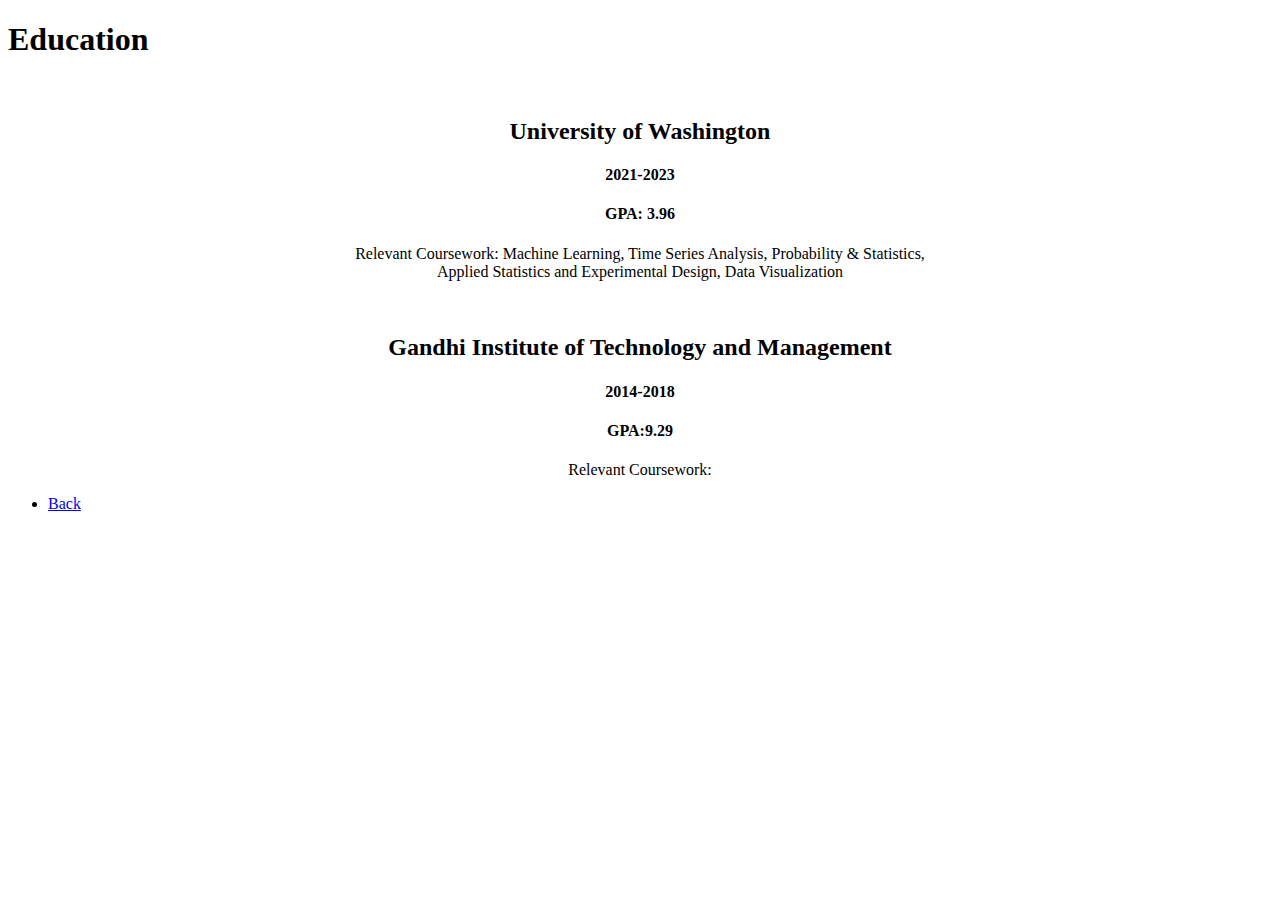
==== education.html @ 2e14dca0 "Initial Commit" ====
<!DOCTYPE HTML>
<!--
	Stellar by HTML5 UP
	html5up.net | @ajlkn
	Free for personal and commercial use under the CCA 3.0 license (html5up.net/license)
-->
<html>
	<head>
		<title>Education</title>
		<meta charset="utf-8" />
		<meta name="viewport" content="width=device-width, initial-scale=1, user-scalable=no" />
		<link rel="stylesheet" href="assets/css/main.css" />
		<noscript><link rel="stylesheet" href="assets/css/noscript.css" /></noscript>
	</head>
	<body class="is-preload">

		<!-- Wrapper -->
			<div id="wrapper">

				<!-- Header -->
					<header id="header">
						<h1>Education</h1>
						<!--<p>Ipsum dolor sit amet nullam</p>-->
					</header>

				<!-- Main -->
					<div id="main" align="center">

						<!-- Content -->
							<section id="content" class="main" >
								<span class="image edu"><img src="images/UW.png" width = 240 alt="" /></span>
								<h2>University of Washington</h2>
                                <h4>2021-2023</h4>
								<h4>GPA: 3.96</h4>
                                <p>Relevant Coursework: Machine Learning, Time Series Analysis, Probability & Statistics, <br />
                                    Applied Statistics and Experimental Design, Data Visualization</p>
							</section>

					</div>
                    <div id="main" align="center">

						<!-- Content -->
							<section id="content" class="main">
								<span class="image edu"><img src="images/gitam-logo.png" width = 240 alt="" /></span>
								<h2>Gandhi Institute of Technology and Management</h2>
                                <h4>2014-2018</h4>
								<h4>GPA:9.29</h4>
                                <p>Relevant Coursework: </p>
							</section>

					</div>
                <!-- Footer -->
                    <footer class="major">
                        <ul class="actions special">
                            <li><a href="index.html" class="button">Back</a></li>
                        </ul>
                    </footer>
				<!-- Footer -->
					<!--<footer id="footer">
						<section>
							<h2>Aliquam sed mauris</h2>
							<p>Sed lorem ipsum dolor sit amet et nullam consequat feugiat consequat magna adipiscing tempus etiam dolore veroeros. eget dapibus mauris. Cras aliquet, nisl ut viverra sollicitudin, ligula erat egestas velit, vitae tincidunt odio.</p>
							<ul class="actions">
								<li><a href="#" class="button">Learn More</a></li>
							</ul>
						</section>
						<section>
							<h2>Etiam feugiat</h2>
							<dl class="alt">
								<dt>Address</dt>
								<dd>1234 Somewhere Road &bull; Nashville, TN 00000 &bull; USA</dd>
								<dt>Phone</dt>
								<dd>(000) 000-0000 x 0000</dd>
								<dt>Email</dt>
								<dd><a href="#">information@untitled.tld</a></dd>
							</dl>
							<ul class="icons">
								<li><a href="#" class="icon brands fa-twitter alt"><span class="label">Twitter</span></a></li>
								<li><a href="#" class="icon brands fa-facebook-f alt"><span class="label">Facebook</span></a></li>
								<li><a href="#" class="icon brands fa-instagram alt"><span class="label">Instagram</span></a></li>
								<li><a href="#" class="icon brands fa-github alt"><span class="label">GitHub</span></a></li>
								<li><a href="#" class="icon brands fa-dribbble alt"><span class="label">Dribbble</span></a></li>
							</ul>
						</section>
						<p class="copyright">&copy; Untitled. Design: <a href="https://html5up.net">HTML5 UP</a>.</p>
					</footer>-->

			</div>

		<!-- Scripts -->
			<script src="assets/js/jquery.min.js"></script>
			<script src="assets/js/jquery.scrollex.min.js"></script>
			<script src="assets/js/jquery.scrolly.min.js"></script>
			<script src="assets/js/browser.min.js"></script>
			<script src="assets/js/breakpoints.min.js"></script>
			<script src="assets/js/util.js"></script>
			<script src="assets/js/main.js"></script>

	</body>
</html>
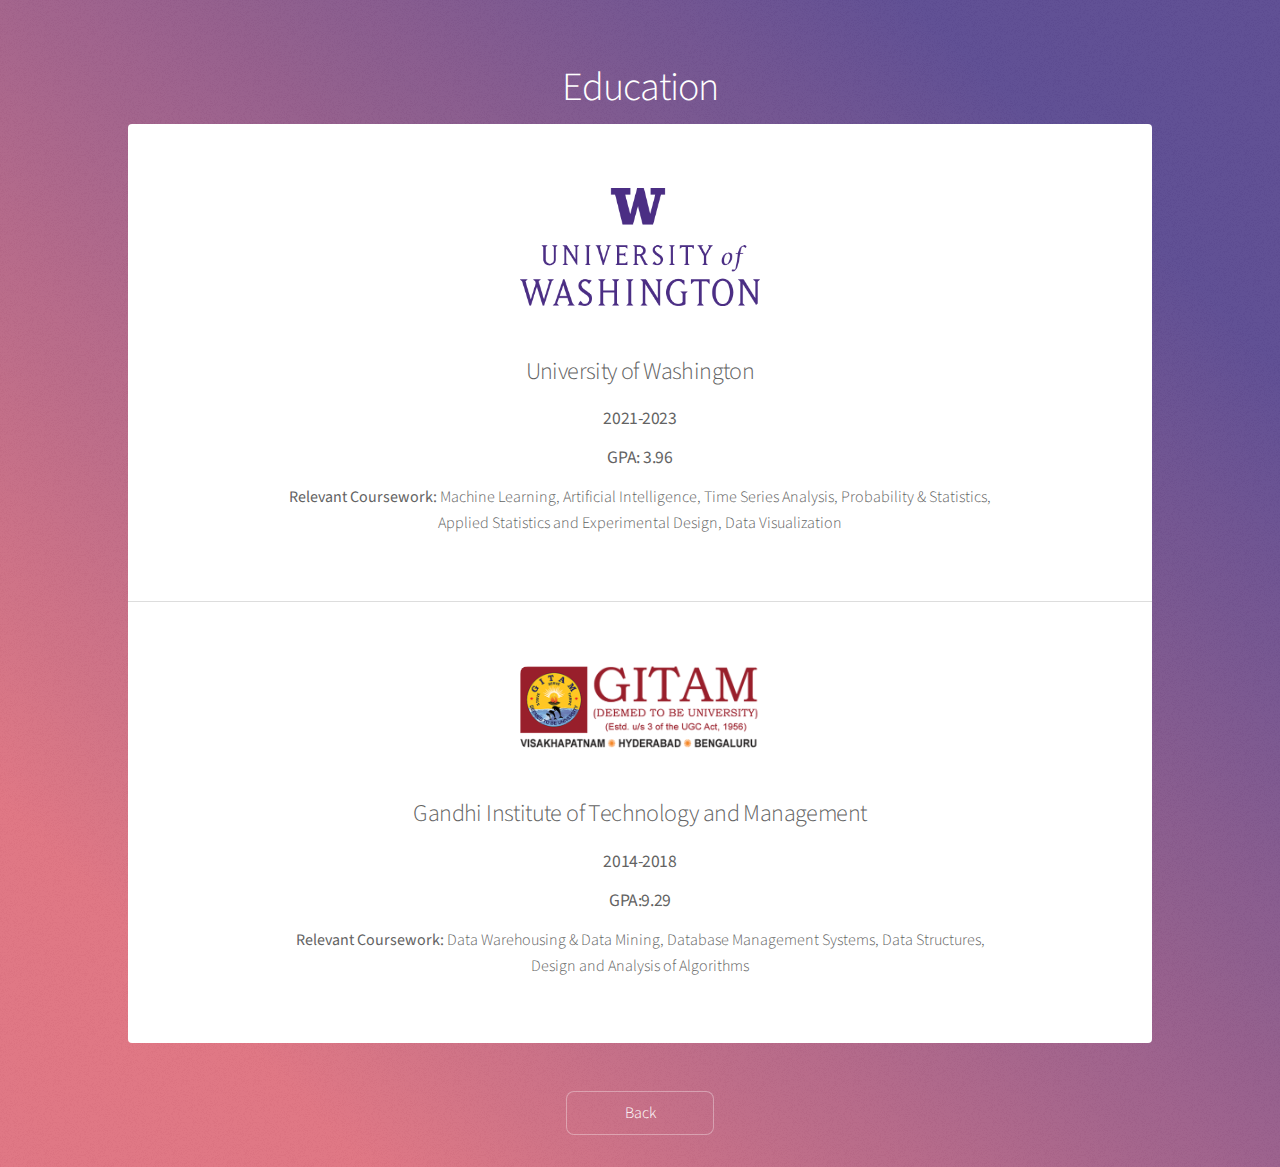
==== commit db339c22: "Layout Updates" ====
--- a/education.html
+++ b/education.html
@@ -30,22 +30,20 @@
 							<section id="content" class="main" >
 								<span class="image edu"><img src="images/UW.png" width = 240 alt="" /></span>
 								<h2>University of Washington</h2>
-                                <h4>2021-2023</h4>
-								<h4>GPA: 3.96</h4>
-                                <p>Relevant Coursework: Machine Learning, Time Series Analysis, Probability & Statistics, <br />
+                                <h4><b>2021-2023</b></h4>
+								<h4><b>GPA: 3.96</b></h4>
+                                <p align="center"><b>Relevant Coursework:</b> Machine Learning, Artificial Intelligence, Time Series Analysis, Probability & Statistics, <br />
                                     Applied Statistics and Experimental Design, Data Visualization</p>
 							</section>
-
-					</div>
-                    <div id="main" align="center">
 
 						<!-- Content -->
 							<section id="content" class="main">
 								<span class="image edu"><img src="images/gitam-logo.png" width = 240 alt="" /></span>
 								<h2>Gandhi Institute of Technology and Management</h2>
-                                <h4>2014-2018</h4>
-								<h4>GPA:9.29</h4>
-                                <p>Relevant Coursework: </p>
+                                <h4><b>2014-2018</b></h4>
+								<h4><b>GPA:9.29</b></h4>
+                                <p><b>Relevant Coursework:</b> Data Warehousing & Data Mining, Database Management Systems, Data Structures,<br/>
+									 Design and Analysis of Algorithms</p>
 							</section>
 
 					</div>
--- a/assets/css/main.css
+++ b/assets/css/main.css
@@ -0,0 +1,3790 @@
+@import url(fontawesome-all.min.css);
+@import 'https://fonts.googleapis.com/css?family=Source+Sans+Pro:300,400';
+
+/*
+	Stellar by HTML5 UP
+	html5up.net | @ajlkn
+	Free for personal and commercial use under the CCA 3.0 license (html5up.net/license)
+*/
+
+html, body, div, span, applet, object,
+iframe, h1, h2, h3, h4, h5, h6, p, blockquote,
+pre, a, abbr, acronym, address, big, cite,
+code, del, dfn, em, img, ins, kbd, q, s, samp,
+small, strike, strong, sub, sup, tt, var, b,
+u, i, center, dl, dt, dd, ol, ul, li, fieldset,
+form, label, legend, table, caption, tbody,
+tfoot, thead, tr, th, td, article, aside,
+canvas, details, embed, figure, figcaption,
+footer, header, hgroup, menu, nav, output, ruby,
+section, summary, time, mark, audio, video {
+	margin: 0;
+	padding: 0;
+	border: 0;
+	font-size: 100%;
+	font: inherit;
+	vertical-align: baseline;}
+
+article, aside, details, figcaption, figure,
+footer, header, hgroup, menu, nav, section {
+	display: block;}
+
+body {
+	line-height: 1;
+}
+
+ol, ul {
+	list-style: none;
+}
+
+blockquote, q {
+	quotes: none;
+}
+
+	blockquote:before, blockquote:after, q:before, q:after {
+		content: '';
+		content: none;
+	}
+
+table {
+	border-collapse: collapse;
+	border-spacing: 0;
+}
+
+body {
+	-webkit-text-size-adjust: none;
+}
+
+mark {
+	background-color: transparent;
+	color: inherit;
+}
+
+input::-moz-focus-inner {
+	border: 0;
+	padding: 0;
+}
+
+input, select, textarea {
+	-moz-appearance: none;
+	-webkit-appearance: none;
+	-ms-appearance: none;
+	appearance: none;
+}
+
+/* Basic */
+
+	@-ms-viewport {
+		width: device-width;
+	}
+
+	body {
+		-ms-overflow-style: scrollbar;
+	}
+
+	@media screen and (max-width: 480px) {
+
+		html, body {
+			min-width: 320px;
+		}
+
+	}
+
+	html {
+		box-sizing: border-box;
+	}
+
+	*, *:before, *:after {
+		box-sizing: inherit;
+	}
+
+	body {
+		background-color: #935d8c;
+		background-image: url("images/overlay.png"), -moz-linear-gradient(45deg, #e37682 15%, #5f4d93 85%);
+		background-image: url("images/overlay.png"), -webkit-linear-gradient(45deg, #e37682 15%, #5f4d93 85%);
+		background-image: url("images/overlay.png"), -ms-linear-gradient(45deg, #e37682 15%, #5f4d93 85%);
+		background-image: url("images/overlay.png"), linear-gradient(45deg, #e37682 15%, #5f4d93 85%);
+	}
+
+		body.is-preload *, body.is-preload *:before, body.is-preload *:after {
+			-moz-animation: none !important;
+			-webkit-animation: none !important;
+			-ms-animation: none !important;
+			animation: none !important;
+			-moz-transition: none !important;
+			-webkit-transition: none !important;
+			-ms-transition: none !important;
+			transition: none !important;
+		}
+
+/* Type */
+
+	body {
+		background-color: #935d8c;
+		color: rgba(255, 255, 255, 0.65);
+	}
+
+	body, input, select, textarea {
+		font-family: "Source Sans Pro", Helvetica, sans-serif;
+		font-size: 17pt;
+		font-weight: 300;
+		line-height: 1.65;
+	}
+
+		@media screen and (max-width: 1680px) {
+
+			body, input, select, textarea {
+				font-size: 14pt;
+			}
+
+		}
+
+		@media screen and (max-width: 1280px) {
+
+			body, input, select, textarea {
+				font-size: 12pt;
+			}
+
+		}
+
+		@media screen and (max-width: 360px) {
+
+			body, input, select, textarea {
+				font-size: 11pt;
+			}
+
+		}
+
+	a {
+		-moz-transition: color 0.2s ease, border-bottom 0.2s ease;
+		-webkit-transition: color 0.2s ease, border-bottom 0.2s ease;
+		-ms-transition: color 0.2s ease, border-bottom 0.2s ease;
+		transition: color 0.2s ease, border-bottom 0.2s ease;
+		text-decoration: none;
+		border-bottom: dotted 1px;
+		color: inherit;
+	}
+
+		a:hover {
+			border-bottom-color: transparent;
+		}
+
+	strong, b {
+		font-weight: 400;
+	}
+
+	em, i {
+		font-style: italic;
+	}
+
+	p {
+		margin: 0 0 2em 0;
+	}
+
+		p.content {
+			-moz-columns: 20em 2;
+			-webkit-columns: 20em 2;
+			-ms-columns: 20em 2;
+			columns: 20em 2;
+			-moz-column-gap: 2em;
+			-webkit-column-gap: 2em;
+			-ms-column-gap: 2em;
+			column-gap: 2em;
+			text-align: justify;
+		}
+
+	h1, h2, h3, h4, h5, h6 {
+		font-weight: 300;
+		line-height: 1.5;
+		margin: 0 0 0.7em 0;
+		letter-spacing: -0.025em;
+	}
+
+		h1 a, h2 a, h3 a, h4 a, h5 a, h6 a {
+			color: inherit;
+			text-decoration: none;
+		}
+
+	h1 {
+		font-size: 2.5em;
+		line-height: 1.2;
+	}
+
+	h2 {
+		font-size: 1.5em;
+	}
+
+	h3 {
+		font-size: 1.25em;
+	}
+
+	h4 {
+		font-size: 1.1em;
+	}
+
+	h5 {
+		font-size: 0.9em;
+	}
+
+	h6 {
+		font-size: 0.7em;
+	}
+
+	@media screen and (max-width: 736px) {
+
+		h1 {
+			font-size: 2em;
+		}
+
+	}
+
+	sub {
+		font-size: 0.8em;
+		position: relative;
+		top: 0.5em;
+	}
+
+	sup {
+		font-size: 0.8em;
+		position: relative;
+		top: -0.5em;
+	}
+
+	blockquote {
+		border-left: solid 4px;
+		font-style: italic;
+		margin: 0 0 2em 0;
+		padding: 0.5em 0 0.5em 2em;
+	}
+
+	code {
+		border-radius: 8px;
+		border: solid 1px;
+		font-family: "Courier New", monospace;
+		font-size: 0.9em;
+		margin: 0 0.25em;
+		padding: 0.25em 0.65em;
+	}
+
+	pre {
+		-webkit-overflow-scrolling: touch;
+		font-family: "Courier New", monospace;
+		font-size: 0.9em;
+		margin: 0 0 2em 0;
+	}
+
+		pre code {
+			display: block;
+			line-height: 1.75;
+			padding: 1em 1.5em;
+			overflow-x: auto;
+		}
+
+	hr {
+		border: 0;
+		border-bottom: solid 1px;
+		margin: 2em 0;
+	}
+
+		hr.major {
+			margin: 3em 0;
+		}
+
+	.align-left {
+		text-align: left;
+	}
+
+	.align-center {
+		text-align: center;
+	}
+
+	.align-right {
+		text-align: right;
+	}
+
+	input, select, textarea {
+		color: #ffffff;
+	}
+
+	a:hover {
+		color: #ffffff;
+	}
+
+	strong, b {
+		color: #ffffff;
+	}
+
+	h1, h2, h3, h4, h5, h6 {
+		color: #ffffff;
+	}
+
+	blockquote {
+		border-left-color: rgba(255, 255, 255, 0.35);
+	}
+
+	code {
+		background: rgba(255, 255, 255, 0.075);
+		border-color: rgba(255, 255, 255, 0.35);
+	}
+
+	hr {
+		border-bottom-color: rgba(255, 255, 255, 0.35);
+	}
+
+/* Row */
+
+	.row {
+		display: flex;
+		flex-wrap: wrap;
+		box-sizing: border-box;
+		align-items: stretch;
+	}
+
+		.row > * {
+			box-sizing: border-box;
+		}
+
+		.row.gtr-uniform > * > :last-child {
+			margin-bottom: 0;
+		}
+
+		.row.aln-left {
+			justify-content: flex-start;
+		}
+
+		.row.aln-center {
+			justify-content: center;
+		}
+
+		.row.aln-right {
+			justify-content: flex-end;
+		}
+
+		.row.aln-top {
+			align-items: flex-start;
+		}
+
+		.row.aln-middle {
+			align-items: center;
+		}
+
+		.row.aln-bottom {
+			align-items: flex-end;
+		}
+
+		.row > .imp {
+			order: -1;
+		}
+
+		.row > .col-1 {
+			width: 8.33333%;
+		}
+
+		.row > .off-1 {
+			margin-left: 8.33333%;
+		}
+
+		.row > .col-2 {
+			width: 16.66667%;
+		}
+
+		.row > .off-2 {
+			margin-left: 16.66667%;
+		}
+
+		.row > .col-3 {
+			width: 25%;
+		}
+
+		.row > .off-3 {
+			margin-left: 25%;
+		}
+
+		.row > .col-4 {
+			width: 33.33333%;
+		}
+
+		.row > .off-4 {
+			margin-left: 33.33333%;
+		}
+
+		.row > .col-5 {
+			width: 41.66667%;
+		}
+
+		.row > .off-5 {
+			margin-left: 41.66667%;
+		}
+
+		.row > .col-6 {
+			width: 50%;
+		}
+
+		.row > .off-6 {
+			margin-left: 50%;
+		}
+
+		.row > .col-7 {
+			width: 58.33333%;
+		}
+
+		.row > .off-7 {
+			margin-left: 58.33333%;
+		}
+
+		.row > .col-8 {
+			width: 66.66667%;
+		}
+
+		.row > .off-8 {
+			margin-left: 66.66667%;
+		}
+
+		.row > .col-9 {
+			width: 75%;
+		}
+
+		.row > .off-9 {
+			margin-left: 75%;
+		}
+
+		.row > .col-10 {
+			width: 83.33333%;
+		}
+
+		.row > .off-10 {
+			margin-left: 83.33333%;
+		}
+
+		.row > .col-11 {
+			width: 91.66667%;
+		}
+
+		.row > .off-11 {
+			margin-left: 91.66667%;
+		}
+
+		.row > .col-12 {
+			width: 100%;
+		}
+
+		.row > .off-12 {
+			margin-left: 100%;
+		}
+
+		.row.gtr-0 {
+			margin-top: 0;
+			margin-left: 0em;
+		}
+
+			.row.gtr-0 > * {
+				padding: 0 0 0 0em;
+			}
+
+			.row.gtr-0.gtr-uniform {
+				margin-top: 0em;
+			}
+
+				.row.gtr-0.gtr-uniform > * {
+					padding-top: 0em;
+				}
+
+		.row.gtr-25 {
+			margin-top: 0;
+			margin-left: -0.375em;
+		}
+
+			.row.gtr-25 > * {
+				padding: 0 0 0 0.375em;
+			}
+
+			.row.gtr-25.gtr-uniform {
+				margin-top: -0.375em;
+			}
+
+				.row.gtr-25.gtr-uniform > * {
+					padding-top: 0.375em;
+				}
+
+		.row.gtr-50 {
+			margin-top: 0;
+			margin-left: -0.75em;
+		}
+
+			.row.gtr-50 > * {
+				padding: 0 0 0 0.75em;
+			}
+
+			.row.gtr-50.gtr-uniform {
+				margin-top: -0.75em;
+			}
+
+				.row.gtr-50.gtr-uniform > * {
+					padding-top: 0.75em;
+				}
+
+		.row {
+			margin-top: 0;
+			margin-left: -1.5em;
+		}
+
+			.row > * {
+				padding: 0 0 0 1.5em;
+			}
+
+			.row.gtr-uniform {
+				margin-top: -1.5em;
+			}
+
+				.row.gtr-uniform > * {
+					padding-top: 1.5em;
+				}
+
+		.row.gtr-150 {
+			margin-top: 0;
+			margin-left: -2.25em;
+		}
+
+			.row.gtr-150 > * {
+				padding: 0 0 0 2.25em;
+			}
+
+			.row.gtr-150.gtr-uniform {
+				margin-top: -2.25em;
+			}
+
+				.row.gtr-150.gtr-uniform > * {
+					padding-top: 2.25em;
+				}
+
+		.row.gtr-200 {
+			margin-top: 0;
+			margin-left: -3em;
+		}
+
+			.row.gtr-200 > * {
+				padding: 0 0 0 3em;
+			}
+
+			.row.gtr-200.gtr-uniform {
+				margin-top: -3em;
+			}
+
+				.row.gtr-200.gtr-uniform > * {
+					padding-top: 3em;
+				}
+
+		@media screen and (max-width: 1680px) {
+
+			.row {
+				display: flex;
+				flex-wrap: wrap;
+				box-sizing: border-box;
+				align-items: stretch;
+			}
+
+				.row > * {
+					box-sizing: border-box;
+				}
+
+				.row.gtr-uniform > * > :last-child {
+					margin-bottom: 0;
+				}
+
+				.row.aln-left {
+					justify-content: flex-start;
+				}
+
+				.row.aln-center {
+					justify-content: center;
+				}
+
+				.row.aln-right {
+					justify-content: flex-end;
+				}
+
+				.row.aln-top {
+					align-items: flex-start;
+				}
+
+				.row.aln-middle {
+					align-items: center;
+				}
+
+				.row.aln-bottom {
+					align-items: flex-end;
+				}
+
+				.row > .imp-xlarge {
+					order: -1;
+				}
+
+				.row > .col-1-xlarge {
+					width: 8.33333%;
+				}
+
+				.row > .off-1-xlarge {
+					margin-left: 8.33333%;
+				}
+
+				.row > .col-2-xlarge {
+					width: 16.66667%;
+				}
+
+				.row > .off-2-xlarge {
+					margin-left: 16.66667%;
+				}
+
+				.row > .col-3-xlarge {
+					width: 25%;
+				}
+
+				.row > .off-3-xlarge {
+					margin-left: 25%;
+				}
+
+				.row > .col-4-xlarge {
+					width: 33.33333%;
+				}
+
+				.row > .off-4-xlarge {
+					margin-left: 33.33333%;
+				}
+
+				.row > .col-5-xlarge {
+					width: 41.66667%;
+				}
+
+				.row > .off-5-xlarge {
+					margin-left: 41.66667%;
+				}
+
+				.row > .col-6-xlarge {
+					width: 50%;
+				}
+
+				.row > .off-6-xlarge {
+					margin-left: 50%;
+				}
+
+				.row > .col-7-xlarge {
+					width: 58.33333%;
+				}
+
+				.row > .off-7-xlarge {
+					margin-left: 58.33333%;
+				}
+
+				.row > .col-8-xlarge {
+					width: 66.66667%;
+				}
+
+				.row > .off-8-xlarge {
+					margin-left: 66.66667%;
+				}
+
+				.row > .col-9-xlarge {
+					width: 75%;
+				}
+
+				.row > .off-9-xlarge {
+					margin-left: 75%;
+				}
+
+				.row > .col-10-xlarge {
+					width: 83.33333%;
+				}
+
+				.row > .off-10-xlarge {
+					margin-left: 83.33333%;
+				}
+
+				.row > .col-11-xlarge {
+					width: 91.66667%;
+				}
+
+				.row > .off-11-xlarge {
+					margin-left: 91.66667%;
+				}
+
+				.row > .col-12-xlarge {
+					width: 100%;
+				}
+
+				.row > .off-12-xlarge {
+					margin-left: 100%;
+				}
+
+				.row.gtr-0 {
+					margin-top: 0;
+					margin-left: 0em;
+				}
+
+					.row.gtr-0 > * {
+						padding: 0 0 0 0em;
+					}
+
+					.row.gtr-0.gtr-uniform {
+						margin-top: 0em;
+					}
+
+						.row.gtr-0.gtr-uniform > * {
+							padding-top: 0em;
+						}
+
+				.row.gtr-25 {
+					margin-top: 0;
+					margin-left: -0.375em;
+				}
+
+					.row.gtr-25 > * {
+						padding: 0 0 0 0.375em;
+					}
+
+					.row.gtr-25.gtr-uniform {
+						margin-top: -0.375em;
+					}
+
+						.row.gtr-25.gtr-uniform > * {
+							padding-top: 0.375em;
+						}
+
+				.row.gtr-50 {
+					margin-top: 0;
+					margin-left: -0.75em;
+				}
+
+					.row.gtr-50 > * {
+						padding: 0 0 0 0.75em;
+					}
+
+					.row.gtr-50.gtr-uniform {
+						margin-top: -0.75em;
+					}
+
+						.row.gtr-50.gtr-uniform > * {
+							padding-top: 0.75em;
+						}
+
+				.row {
+					margin-top: 0;
+					margin-left: -1.5em;
+				}
+
+					.row > * {
+						padding: 0 0 0 1.5em;
+					}
+
+					.row.gtr-uniform {
+						margin-top: -1.5em;
+					}
+
+						.row.gtr-uniform > * {
+							padding-top: 1.5em;
+						}
+
+				.row.gtr-150 {
+					margin-top: 0;
+					margin-left: -2.25em;
+				}
+
+					.row.gtr-150 > * {
+						padding: 0 0 0 2.25em;
+					}
+
+					.row.gtr-150.gtr-uniform {
+						margin-top: -2.25em;
+					}
+
+						.row.gtr-150.gtr-uniform > * {
+							padding-top: 2.25em;
+						}
+
+				.row.gtr-200 {
+					margin-top: 0;
+					margin-left: -3em;
+				}
+
+					.row.gtr-200 > * {
+						padding: 0 0 0 3em;
+					}
+
+					.row.gtr-200.gtr-uniform {
+						margin-top: -3em;
+					}
+
+						.row.gtr-200.gtr-uniform > * {
+							padding-top: 3em;
+						}
+
+		}
+
+		@media screen and (max-width: 1280px) {
+
+			.row {
+				display: flex;
+				flex-wrap: wrap;
+				box-sizing: border-box;
+				align-items: stretch;
+			}
+
+				.row > * {
+					box-sizing: border-box;
+				}
+
+				.row.gtr-uniform > * > :last-child {
+					margin-bottom: 0;
+				}
+
+				.row.aln-left {
+					justify-content: flex-start;
+				}
+
+				.row.aln-center {
+					justify-content: center;
+				}
+
+				.row.aln-right {
+					justify-content: flex-end;
+				}
+
+				.row.aln-top {
+					align-items: flex-start;
+				}
+
+				.row.aln-middle {
+					align-items: center;
+				}
+
+				.row.aln-bottom {
+					align-items: flex-end;
+				}
+
+				.row > .imp-large {
+					order: -1;
+				}
+
+				.row > .col-1-large {
+					width: 8.33333%;
+				}
+
+				.row > .off-1-large {
+					margin-left: 8.33333%;
+				}
+
+				.row > .col-2-large {
+					width: 16.66667%;
+				}
+
+				.row > .off-2-large {
+					margin-left: 16.66667%;
+				}
+
+				.row > .col-3-large {
+					width: 25%;
+				}
+
+				.row > .off-3-large {
+					margin-left: 25%;
+				}
+
+				.row > .col-4-large {
+					width: 33.33333%;
+				}
+
+				.row > .off-4-large {
+					margin-left: 33.33333%;
+				}
+
+				.row > .col-5-large {
+					width: 41.66667%;
+				}
+
+				.row > .off-5-large {
+					margin-left: 41.66667%;
+				}
+
+				.row > .col-6-large {
+					width: 50%;
+				}
+
+				.row > .off-6-large {
+					margin-left: 50%;
+				}
+
+				.row > .col-7-large {
+					width: 58.33333%;
+				}
+
+				.row > .off-7-large {
+					margin-left: 58.33333%;
+				}
+
+				.row > .col-8-large {
+					width: 66.66667%;
+				}
+
+				.row > .off-8-large {
+					margin-left: 66.66667%;
+				}
+
+				.row > .col-9-large {
+					width: 75%;
+				}
+
+				.row > .off-9-large {
+					margin-left: 75%;
+				}
+
+				.row > .col-10-large {
+					width: 83.33333%;
+				}
+
+				.row > .off-10-large {
+					margin-left: 83.33333%;
+				}
+
+				.row > .col-11-large {
+					width: 91.66667%;
+				}
+
+				.row > .off-11-large {
+					margin-left: 91.66667%;
+				}
+
+				.row > .col-12-large {
+					width: 100%;
+				}
+
+				.row > .off-12-large {
+					margin-left: 100%;
+				}
+
+				.row.gtr-0 {
+					margin-top: 0;
+					margin-left: 0em;
+				}
+
+					.row.gtr-0 > * {
+						padding: 0 0 0 0em;
+					}
+
+					.row.gtr-0.gtr-uniform {
+						margin-top: 0em;
+					}
+
+						.row.gtr-0.gtr-uniform > * {
+							padding-top: 0em;
+						}
+
+				.row.gtr-25 {
+					margin-top: 0;
+					margin-left: -0.375em;
+				}
+
+					.row.gtr-25 > * {
+						padding: 0 0 0 0.375em;
+					}
+
+					.row.gtr-25.gtr-uniform {
+						margin-top: -0.375em;
+					}
+
+						.row.gtr-25.gtr-uniform > * {
+							padding-top: 0.375em;
+						}
+
+				.row.gtr-50 {
+					margin-top: 0;
+					margin-left: -0.75em;
+				}
+
+					.row.gtr-50 > * {
+						padding: 0 0 0 0.75em;
+					}
+
+					.row.gtr-50.gtr-uniform {
+						margin-top: -0.75em;
+					}
+
+						.row.gtr-50.gtr-uniform > * {
+							padding-top: 0.75em;
+						}
+
+				.row {
+					margin-top: 0;
+					margin-left: -1.5em;
+				}
+
+					.row > * {
+						padding: 0 0 0 1.5em;
+					}
+
+					.row.gtr-uniform {
+						margin-top: -1.5em;
+					}
+
+						.row.gtr-uniform > * {
+							padding-top: 1.5em;
+						}
+
+				.row.gtr-150 {
+					margin-top: 0;
+					margin-left: -2.25em;
+				}
+
+					.row.gtr-150 > * {
+						padding: 0 0 0 2.25em;
+					}
+
+					.row.gtr-150.gtr-uniform {
+						margin-top: -2.25em;
+					}
+
+						.row.gtr-150.gtr-uniform > * {
+							padding-top: 2.25em;
+						}
+
+				.row.gtr-200 {
+					margin-top: 0;
+					margin-left: -3em;
+				}
+
+					.row.gtr-200 > * {
+						padding: 0 0 0 3em;
+					}
+
+					.row.gtr-200.gtr-uniform {
+						margin-top: -3em;
+					}
+
+						.row.gtr-200.gtr-uniform > * {
+							padding-top: 3em;
+						}
+
+		}
+
+		@media screen and (max-width: 980px) {
+
+			.row {
+				display: flex;
+				flex-wrap: wrap;
+				box-sizing: border-box;
+				align-items: stretch;
+			}
+
+				.row > * {
+					box-sizing: border-box;
+				}
+
+				.row.gtr-uniform > * > :last-child {
+					margin-bottom: 0;
+				}
+
+				.row.aln-left {
+					justify-content: flex-start;
+				}
+
+				.row.aln-center {
+					justify-content: center;
+				}
+
+				.row.aln-right {
+					justify-content: flex-end;
+				}
+
+				.row.aln-top {
+					align-items: flex-start;
+				}
+
+				.row.aln-middle {
+					align-items: center;
+				}
+
+				.row.aln-bottom {
+					align-items: flex-end;
+				}
+
+				.row > .imp-medium {
+					order: -1;
+				}
+
+				.row > .col-1-medium {
+					width: 8.33333%;
+				}
+
+				.row > .off-1-medium {
+					margin-left: 8.33333%;
+				}
+
+				.row > .col-2-medium {
+					width: 16.66667%;
+				}
+
+				.row > .off-2-medium {
+					margin-left: 16.66667%;
+				}
+
+				.row > .col-3-medium {
+					width: 25%;
+				}
+
+				.row > .off-3-medium {
+					margin-left: 25%;
+				}
+
+				.row > .col-4-medium {
+					width: 33.33333%;
+				}
+
+				.row > .off-4-medium {
+					margin-left: 33.33333%;
+				}
+
+				.row > .col-5-medium {
+					width: 41.66667%;
+				}
+
+				.row > .off-5-medium {
+					margin-left: 41.66667%;
+				}
+
+				.row > .col-6-medium {
+					width: 50%;
+				}
+
+				.row > .off-6-medium {
+					margin-left: 50%;
+				}
+
+				.row > .col-7-medium {
+					width: 58.33333%;
+				}
+
+				.row > .off-7-medium {
+					margin-left: 58.33333%;
+				}
+
+				.row > .col-8-medium {
+					width: 66.66667%;
+				}
+
+				.row > .off-8-medium {
+					margin-left: 66.66667%;
+				}
+
+				.row > .col-9-medium {
+					width: 75%;
+				}
+
+				.row > .off-9-medium {
+					margin-left: 75%;
+				}
+
+				.row > .col-10-medium {
+					width: 83.33333%;
+				}
+
+				.row > .off-10-medium {
+					margin-left: 83.33333%;
+				}
+
+				.row > .col-11-medium {
+					width: 91.66667%;
+				}
+
+				.row > .off-11-medium {
+					margin-left: 91.66667%;
+				}
+
+				.row > .col-12-medium {
+					width: 100%;
+				}
+
+				.row > .off-12-medium {
+					margin-left: 100%;
+				}
+
+				.row.gtr-0 {
+					margin-top: 0;
+					margin-left: 0em;
+				}
+
+					.row.gtr-0 > * {
+						padding: 0 0 0 0em;
+					}
+
+					.row.gtr-0.gtr-uniform {
+						margin-top: 0em;
+					}
+
+						.row.gtr-0.gtr-uniform > * {
+							padding-top: 0em;
+						}
+
+				.row.gtr-25 {
+					margin-top: 0;
+					margin-left: -0.375em;
+				}
+
+					.row.gtr-25 > * {
+						padding: 0 0 0 0.375em;
+					}
+
+					.row.gtr-25.gtr-uniform {
+						margin-top: -0.375em;
+					}
+
+						.row.gtr-25.gtr-uniform > * {
+							padding-top: 0.375em;
+						}
+
+				.row.gtr-50 {
+					margin-top: 0;
+					margin-left: -0.75em;
+				}
+
+					.row.gtr-50 > * {
+						padding: 0 0 0 0.75em;
+					}
+
+					.row.gtr-50.gtr-uniform {
+						margin-top: -0.75em;
+					}
+
+						.row.gtr-50.gtr-uniform > * {
+							padding-top: 0.75em;
+						}
+
+				.row {
+					margin-top: 0;
+					margin-left: -1.5em;
+				}
+
+					.row > * {
+						padding: 0 0 0 1.5em;
+					}
+
+					.row.gtr-uniform {
+						margin-top: -1.5em;
+					}
+
+						.row.gtr-uniform > * {
+							padding-top: 1.5em;
+						}
+
+				.row.gtr-150 {
+					margin-top: 0;
+					margin-left: -2.25em;
+				}
+
+					.row.gtr-150 > * {
+						padding: 0 0 0 2.25em;
+					}
+
+					.row.gtr-150.gtr-uniform {
+						margin-top: -2.25em;
+					}
+
+						.row.gtr-150.gtr-uniform > * {
+							padding-top: 2.25em;
+						}
+
+				.row.gtr-200 {
+					margin-top: 0;
+					margin-left: -3em;
+				}
+
+					.row.gtr-200 > * {
+						padding: 0 0 0 3em;
+					}
+
+					.row.gtr-200.gtr-uniform {
+						margin-top: -3em;
+					}
+
+						.row.gtr-200.gtr-uniform > * {
+							padding-top: 3em;
+						}
+
+		}
+
+		@media screen and (max-width: 736px) {
+
+			.row {
+				display: flex;
+				flex-wrap: wrap;
+				box-sizing: border-box;
+				align-items: stretch;
+			}
+
+				.row > * {
+					box-sizing: border-box;
+				}
+
+				.row.gtr-uniform > * > :last-child {
+					margin-bottom: 0;
+				}
+
+				.row.aln-left {
+					justify-content: flex-start;
+				}
+
+				.row.aln-center {
+					justify-content: center;
+				}
+
+				.row.aln-right {
+					justify-content: flex-end;
+				}
+
+				.row.aln-top {
+					align-items: flex-start;
+				}
+
+				.row.aln-middle {
+					align-items: center;
+				}
+
+				.row.aln-bottom {
+					align-items: flex-end;
+				}
+
+				.row > .imp-small {
+					order: -1;
+				}
+
+				.row > .col-1-small {
+					width: 8.33333%;
+				}
+
+				.row > .off-1-small {
+					margin-left: 8.33333%;
+				}
+
+				.row > .col-2-small {
+					width: 16.66667%;
+				}
+
+				.row > .off-2-small {
+					margin-left: 16.66667%;
+				}
+
+				.row > .col-3-small {
+					width: 25%;
+				}
+
+				.row > .off-3-small {
+					margin-left: 25%;
+				}
+
+				.row > .col-4-small {
+					width: 33.33333%;
+				}
+
+				.row > .off-4-small {
+					margin-left: 33.33333%;
+				}
+
+				.row > .col-5-small {
+					width: 41.66667%;
+				}
+
+				.row > .off-5-small {
+					margin-left: 41.66667%;
+				}
+
+				.row > .col-6-small {
+					width: 50%;
+				}
+
+				.row > .off-6-small {
+					margin-left: 50%;
+				}
+
+				.row > .col-7-small {
+					width: 58.33333%;
+				}
+
+				.row > .off-7-small {
+					margin-left: 58.33333%;
+				}
+
+				.row > .col-8-small {
+					width: 66.66667%;
+				}
+
+				.row > .off-8-small {
+					margin-left: 66.66667%;
+				}
+
+				.row > .col-9-small {
+					width: 75%;
+				}
+
+				.row > .off-9-small {
+					margin-left: 75%;
+				}
+
+				.row > .col-10-small {
+					width: 83.33333%;
+				}
+
+				.row > .off-10-small {
+					margin-left: 83.33333%;
+				}
+
+				.row > .col-11-small {
+					width: 91.66667%;
+				}
+
+				.row > .off-11-small {
+					margin-left: 91.66667%;
+				}
+
+				.row > .col-12-small {
+					width: 100%;
+				}
+
+				.row > .off-12-small {
+					margin-left: 100%;
+				}
+
+				.row.gtr-0 {
+					margin-top: 0;
+					margin-left: 0em;
+				}
+
+					.row.gtr-0 > * {
+						padding: 0 0 0 0em;
+					}
+
+					.row.gtr-0.gtr-uniform {
+						margin-top: 0em;
+					}
+
+						.row.gtr-0.gtr-uniform > * {
+							padding-top: 0em;
+						}
+
+				.row.gtr-25 {
+					margin-top: 0;
+					margin-left: -0.25em;
+				}
+
+					.row.gtr-25 > * {
+						padding: 0 0 0 0.25em;
+					}
+
+					.row.gtr-25.gtr-uniform {
+						margin-top: -0.25em;
+					}
+
+						.row.gtr-25.gtr-uniform > * {
+							padding-top: 0.25em;
+						}
+
+				.row.gtr-50 {
+					margin-top: 0;
+					margin-left: -0.5em;
+				}
+
+					.row.gtr-50 > * {
+						padding: 0 0 0 0.5em;
+					}
+
+					.row.gtr-50.gtr-uniform {
+						margin-top: -0.5em;
+					}
+
+						.row.gtr-50.gtr-uniform > * {
+							padding-top: 0.5em;
+						}
+
+				.row {
+					margin-top: 0;
+					margin-left: -1em;
+				}
+
+					.row > * {
+						padding: 0 0 0 1em;
+					}
+
+					.row.gtr-uniform {
+						margin-top: -1em;
+					}
+
+						.row.gtr-uniform > * {
+							padding-top: 1em;
+						}
+
+				.row.gtr-150 {
+					margin-top: 0;
+					margin-left: -1.5em;
+				}
+
+					.row.gtr-150 > * {
+						padding: 0 0 0 1.5em;
+					}
+
+					.row.gtr-150.gtr-uniform {
+						margin-top: -1.5em;
+					}
+
+						.row.gtr-150.gtr-uniform > * {
+							padding-top: 1.5em;
+						}
+
+				.row.gtr-200 {
+					margin-top: 0;
+					margin-left: -2em;
+				}
+
+					.row.gtr-200 > * {
+						padding: 0 0 0 2em;
+					}
+
+					.row.gtr-200.gtr-uniform {
+						margin-top: -2em;
+					}
+
+						.row.gtr-200.gtr-uniform > * {
+							padding-top: 2em;
+						}
+
+		}
+
+		@media screen and (max-width: 480px) {
+
+			.row {
+				display: flex;
+				flex-wrap: wrap;
+				box-sizing: border-box;
+				align-items: stretch;
+			}
+
+				.row > * {
+					box-sizing: border-box;
+				}
+
+				.row.gtr-uniform > * > :last-child {
+					margin-bottom: 0;
+				}
+
+				.row.aln-left {
+					justify-content: flex-start;
+				}
+
+				.row.aln-center {
+					justify-content: center;
+				}
+
+				.row.aln-right {
+					justify-content: flex-end;
+				}
+
+				.row.aln-top {
+					align-items: flex-start;
+				}
+
+				.row.aln-middle {
+					align-items: center;
+				}
+
+				.row.aln-bottom {
+					align-items: flex-end;
+				}
+
+				.row > .imp-xsmall {
+					order: -1;
+				}
+
+				.row > .col-1-xsmall {
+					width: 8.33333%;
+				}
+
+				.row > .off-1-xsmall {
+					margin-left: 8.33333%;
+				}
+
+				.row > .col-2-xsmall {
+					width: 16.66667%;
+				}
+
+				.row > .off-2-xsmall {
+					margin-left: 16.66667%;
+				}
+
+				.row > .col-3-xsmall {
+					width: 25%;
+				}
+
+				.row > .off-3-xsmall {
+					margin-left: 25%;
+				}
+
+				.row > .col-4-xsmall {
+					width: 33.33333%;
+				}
+
+				.row > .off-4-xsmall {
+					margin-left: 33.33333%;
+				}
+
+				.row > .col-5-xsmall {
+					width: 41.66667%;
+				}
+
+				.row > .off-5-xsmall {
+					margin-left: 41.66667%;
+				}
+
+				.row > .col-6-xsmall {
+					width: 50%;
+				}
+
+				.row > .off-6-xsmall {
+					margin-left: 50%;
+				}
+
+				.row > .col-7-xsmall {
+					width: 58.33333%;
+				}
+
+				.row > .off-7-xsmall {
+					margin-left: 58.33333%;
+				}
+
+				.row > .col-8-xsmall {
+					width: 66.66667%;
+				}
+
+				.row > .off-8-xsmall {
+					margin-left: 66.66667%;
+				}
+
+				.row > .col-9-xsmall {
+					width: 75%;
+				}
+
+				.row > .off-9-xsmall {
+					margin-left: 75%;
+				}
+
+				.row > .col-10-xsmall {
+					width: 83.33333%;
+				}
+
+				.row > .off-10-xsmall {
+					margin-left: 83.33333%;
+				}
+
+				.row > .col-11-xsmall {
+					width: 91.66667%;
+				}
+
+				.row > .off-11-xsmall {
+					margin-left: 91.66667%;
+				}
+
+				.row > .col-12-xsmall {
+					width: 100%;
+				}
+
+				.row > .off-12-xsmall {
+					margin-left: 100%;
+				}
+
+				.row.gtr-0 {
+					margin-top: 0;
+					margin-left: 0em;
+				}
+
+					.row.gtr-0 > * {
+						padding: 0 0 0 0em;
+					}
+
+					.row.gtr-0.gtr-uniform {
+						margin-top: 0em;
+					}
+
+						.row.gtr-0.gtr-uniform > * {
+							padding-top: 0em;
+						}
+
+				.row.gtr-25 {
+					margin-top: 0;
+					margin-left: -0.3125em;
+				}
+
+					.row.gtr-25 > * {
+						padding: 0 0 0 0.3125em;
+					}
+
+					.row.gtr-25.gtr-uniform {
+						margin-top: -0.3125em;
+					}
+
+						.row.gtr-25.gtr-uniform > * {
+							padding-top: 0.3125em;
+						}
+
+				.row.gtr-50 {
+					margin-top: 0;
+					margin-left: -0.625em;
+				}
+
+					.row.gtr-50 > * {
+						padding: 0 0 0 0.625em;
+					}
+
+					.row.gtr-50.gtr-uniform {
+						margin-top: -0.625em;
+					}
+
+						.row.gtr-50.gtr-uniform > * {
+							padding-top: 0.625em;
+						}
+
+				.row {
+					margin-top: 0;
+					margin-left: -1.25em;
+				}
+
+					.row > * {
+						padding: 0 0 0 1.25em;
+					}
+
+					.row.gtr-uniform {
+						margin-top: -1.25em;
+					}
+
+						.row.gtr-uniform > * {
+							padding-top: 1.25em;
+						}
+
+				.row.gtr-150 {
+					margin-top: 0;
+					margin-left: -1.875em;
+				}
+
+					.row.gtr-150 > * {
+						padding: 0 0 0 1.875em;
+					}
+
+					.row.gtr-150.gtr-uniform {
+						margin-top: -1.875em;
+					}
+
+						.row.gtr-150.gtr-uniform > * {
+							padding-top: 1.875em;
+						}
+
+				.row.gtr-200 {
+					margin-top: 0;
+					margin-left: -2.5em;
+				}
+
+					.row.gtr-200 > * {
+						padding: 0 0 0 2.5em;
+					}
+
+					.row.gtr-200.gtr-uniform {
+						margin-top: -2.5em;
+					}
+
+						.row.gtr-200.gtr-uniform > * {
+							padding-top: 2.5em;
+						}
+
+		}
+
+/* Box */
+
+	.box {
+		border-radius: 8px;
+		border: solid;
+		margin-bottom: 2em;
+		padding: 1.5em;
+	}
+
+		.box > :last-child,
+		.box > :last-child > :last-child,
+		.box > :last-child > :last-child > :last-child {
+			margin-bottom: 0;
+		}
+
+		.box.alt {
+			border: 0;
+			border-radius: 0;
+			padding: 0;
+		}
+
+	.box {
+		border-color: rgba(255, 255, 255, 0.35);
+	}
+
+/* Button */
+
+	input[type="submit"],
+	input[type="reset"],
+	input[type="button"],
+	button,
+	.button {
+		-moz-appearance: none;
+		-webkit-appearance: none;
+		-ms-appearance: none;
+		appearance: none;
+		-moz-transition: background-color 0.2s ease-in-out, color 0.2s ease-in-out;
+		-webkit-transition: background-color 0.2s ease-in-out, color 0.2s ease-in-out;
+		-ms-transition: background-color 0.2s ease-in-out, color 0.2s ease-in-out;
+		transition: background-color 0.2s ease-in-out, color 0.2s ease-in-out;
+		border-radius: 8px;
+		border: 0;
+		cursor: pointer;
+		display: inline-block;
+		font-weight: 300;
+		height: 2.75em;
+		line-height: 2.75em;
+		min-width: 9.25em;
+		padding: 0 1.5em;
+		text-align: center;
+		text-decoration: none;
+		white-space: nowrap;
+	}
+
+		input[type="submit"].icon,
+		input[type="reset"].icon,
+		input[type="button"].icon,
+		button.icon,
+		.button.icon {
+			padding-left: 1.35em;
+		}
+
+			input[type="submit"].icon:before,
+			input[type="reset"].icon:before,
+			input[type="button"].icon:before,
+			button.icon:before,
+			.button.icon:before {
+				margin-right: 0.5em;
+			}
+
+		input[type="submit"].fit,
+		input[type="reset"].fit,
+		input[type="button"].fit,
+		button.fit,
+		.button.fit {
+			width: 100%;
+		}
+
+		input[type="submit"].small,
+		input[type="reset"].small,
+		input[type="button"].small,
+		button.small,
+		.button.small {
+			font-size: 0.8em;
+		}
+
+		input[type="submit"].large,
+		input[type="reset"].large,
+		input[type="button"].large,
+		button.large,
+		.button.large {
+			font-size: 1.35em;
+		}
+
+		input[type="submit"].disabled, input[type="submit"]:disabled,
+		input[type="reset"].disabled,
+		input[type="reset"]:disabled,
+		input[type="button"].disabled,
+		input[type="button"]:disabled,
+		button.disabled,
+		button:disabled,
+		.button.disabled,
+		.button:disabled {
+			pointer-events: none;
+			opacity: 0.25;
+		}
+
+		@media screen and (max-width: 736px) {
+
+			input[type="submit"],
+			input[type="reset"],
+			input[type="button"],
+			button,
+			.button {
+				min-width: 0;
+			}
+
+		}
+
+	input[type="submit"],
+	input[type="reset"],
+	input[type="button"],
+	button,
+	.button {
+		background-color: transparent;
+		box-shadow: inset 0 0 0 1px rgba(255, 255, 255, 0.35);
+		color: #ffffff !important;
+	}
+
+		input[type="submit"]:hover,
+		input[type="reset"]:hover,
+		input[type="button"]:hover,
+		button:hover,
+		.button:hover {
+			background-color: rgba(255, 255, 255, 0.075);
+		}
+
+		input[type="submit"]:active,
+		input[type="reset"]:active,
+		input[type="button"]:active,
+		button:active,
+		.button:active {
+			background-color: rgba(255, 255, 255, 0.2);
+		}
+
+		input[type="submit"].icon:before,
+		input[type="reset"].icon:before,
+		input[type="button"].icon:before,
+		button.icon:before,
+		.button.icon:before {
+			color: rgba(255, 255, 255, 0.5);
+		}
+
+		input[type="submit"].primary,
+		input[type="reset"].primary,
+		input[type="button"].primary,
+		button.primary,
+		.button.primary {
+			background-color: #8cc9f0;
+			color: #ffffff !important;
+			box-shadow: none;
+		}
+
+			input[type="submit"].primary:hover,
+			input[type="reset"].primary:hover,
+			input[type="button"].primary:hover,
+			button.primary:hover,
+			.button.primary:hover {
+				background-color: #9acff2;
+			}
+
+			input[type="submit"].primary:active,
+			input[type="reset"].primary:active,
+			input[type="button"].primary:active,
+			button.primary:active,
+			.button.primary:active {
+				background-color: #7ec3ee;
+			}
+
+			input[type="submit"].primary.icon:before,
+			input[type="reset"].primary.icon:before,
+			input[type="button"].primary.icon:before,
+			button.primary.icon:before,
+			.button.primary.icon:before {
+				color: #ffffff !important;
+			}
+
+/* Form */
+
+	form {
+		margin: 0 0 2em 0;
+	}
+
+	label {
+		display: block;
+		font-size: 0.9em;
+		font-weight: 400;
+		margin: 0 0 1em 0;
+	}
+
+	input[type="text"],
+	input[type="password"],
+	input[type="email"],
+	select,
+	textarea {
+		-moz-appearance: none;
+		-webkit-appearance: none;
+		-ms-appearance: none;
+		appearance: none;
+		border-radius: 8px;
+		border: solid 1px;
+		color: inherit;
+		display: block;
+		outline: 0;
+		padding: 0 1em;
+		text-decoration: none;
+		width: 100%;
+	}
+
+		input[type="text"]:invalid,
+		input[type="password"]:invalid,
+		input[type="email"]:invalid,
+		select:invalid,
+		textarea:invalid {
+			box-shadow: none;
+		}
+
+	select {
+		background-size: 1.25rem;
+		background-repeat: no-repeat;
+		background-position: calc(100% - 1rem) center;
+		height: 2.75em;
+		padding-right: 2.75em;
+		text-overflow: ellipsis;
+	}
+
+		select:focus::-ms-value {
+			background-color: transparent;
+		}
+
+		select::-ms-expand {
+			display: none;
+		}
+
+	input[type="text"],
+	input[type="password"],
+	input[type="email"],
+	select {
+		height: 2.75em;
+	}
+
+	textarea {
+		padding: 0.75em 1em;
+	}
+
+	input[type="checkbox"],
+	input[type="radio"] {
+		-moz-appearance: none;
+		-webkit-appearance: none;
+		-ms-appearance: none;
+		appearance: none;
+		display: block;
+		float: left;
+		margin-right: -2em;
+		opacity: 0;
+		width: 1em;
+		z-index: -1;
+	}
+
+		input[type="checkbox"] + label,
+		input[type="radio"] + label {
+			text-decoration: none;
+			cursor: pointer;
+			display: inline-block;
+			font-size: 1em;
+			font-weight: 300;
+			padding-left: 2.4em;
+			padding-right: 0.75em;
+			position: relative;
+		}
+
+			input[type="checkbox"] + label:before,
+			input[type="radio"] + label:before {
+				-moz-osx-font-smoothing: grayscale;
+				-webkit-font-smoothing: antialiased;
+				display: inline-block;
+				font-style: normal;
+				font-variant: normal;
+				text-rendering: auto;
+				line-height: 1;
+				text-transform: none !important;
+				font-family: 'Font Awesome 5 Free';
+				font-weight: 900;
+			}
+
+			input[type="checkbox"] + label:before,
+			input[type="radio"] + label:before {
+				border-radius: 8px;
+				border: solid 1px;
+				content: '';
+				display: inline-block;
+				font-size: 0.8em;
+				height: 2.0625em;
+				left: 0;
+				line-height: 2.0625em;
+				position: absolute;
+				text-align: center;
+				top: 0;
+				width: 2.0625em;
+			}
+
+		input[type="checkbox"]:checked + label:before,
+		input[type="radio"]:checked + label:before {
+			content: '\f00c';
+		}
+
+	input[type="checkbox"] + label:before {
+		border-radius: 8px;
+	}
+
+	input[type="radio"] + label:before {
+		border-radius: 100%;
+	}
+
+	::-webkit-input-placeholder {
+		opacity: 1.0;
+	}
+
+	:-moz-placeholder {
+		opacity: 1.0;
+	}
+
+	::-moz-placeholder {
+		opacity: 1.0;
+	}
+
+	:-ms-input-placeholder {
+		opacity: 1.0;
+	}
+
+	label {
+		color: #ffffff;
+	}
+
+	input[type="text"],
+	input[type="password"],
+	input[type="email"],
+	select,
+	textarea {
+		background-color: rgba(255, 255, 255, 0.075);
+		border-color: rgba(255, 255, 255, 0.35);
+	}
+
+		input[type="text"]:focus,
+		input[type="password"]:focus,
+		input[type="email"]:focus,
+		select:focus,
+		textarea:focus {
+			border-color: #8cc9f0;
+			box-shadow: 0 0 0 1px #8cc9f0;
+		}
+
+	select {
+		background-image: url("data:image/svg+xml;charset=utf8,%3Csvg xmlns='http://www.w3.org/2000/svg' width='40' height='40' preserveAspectRatio='none' viewBox='0 0 40 40'%3E%3Cpath d='M9.4,12.3l10.4,10.4l10.4-10.4c0.2-0.2,0.5-0.4,0.9-0.4c0.3,0,0.6,0.1,0.9,0.4l3.3,3.3c0.2,0.2,0.4,0.5,0.4,0.9 c0,0.4-0.1,0.6-0.4,0.9L20.7,31.9c-0.2,0.2-0.5,0.4-0.9,0.4c-0.3,0-0.6-0.1-0.9-0.4L4.3,17.3c-0.2-0.2-0.4-0.5-0.4-0.9 c0-0.4,0.1-0.6,0.4-0.9l3.3-3.3c0.2-0.2,0.5-0.4,0.9-0.4S9.1,12.1,9.4,12.3z' fill='rgba(255, 255, 255, 0.35)' /%3E%3C/svg%3E");
+	}
+
+		select option {
+			color: #ffffff;
+			background: #935d8c;
+		}
+
+	input[type="checkbox"] + label,
+	input[type="radio"] + label {
+		color: rgba(255, 255, 255, 0.65);
+	}
+
+		input[type="checkbox"] + label:before,
+		input[type="radio"] + label:before {
+			background: rgba(255, 255, 255, 0.075);
+			border-color: rgba(255, 255, 255, 0.35);
+		}
+
+	input[type="checkbox"]:checked + label:before,
+	input[type="radio"]:checked + label:before {
+		background-color: #ffffff;
+		border-color: #ffffff;
+		color: #935d8c;
+	}
+
+	input[type="checkbox"]:focus + label:before,
+	input[type="radio"]:focus + label:before {
+		border-color: #8cc9f0;
+		box-shadow: 0 0 0 1px #8cc9f0;
+	}
+
+	::-webkit-input-placeholder {
+		color: rgba(255, 255, 255, 0.5) !important;
+	}
+
+	:-moz-placeholder {
+		color: rgba(255, 255, 255, 0.5) !important;
+	}
+
+	::-moz-placeholder {
+		color: rgba(255, 255, 255, 0.5) !important;
+	}
+
+	:-ms-input-placeholder {
+		color: rgba(255, 255, 255, 0.5) !important;
+	}
+
+	.formerize-placeholder {
+		color: rgba(255, 255, 255, 0.5) !important;
+	}
+
+/* Icon */
+
+	.icon {
+		text-decoration: none;
+		-moz-transition: background-color 0.2s ease-in-out, color 0.2s ease-in-out;
+		-webkit-transition: background-color 0.2s ease-in-out, color 0.2s ease-in-out;
+		-ms-transition: background-color 0.2s ease-in-out, color 0.2s ease-in-out;
+		transition: background-color 0.2s ease-in-out, color 0.2s ease-in-out;
+		border-bottom: none;
+		position: relative;
+	}
+
+		.icon:before {
+			-moz-osx-font-smoothing: grayscale;
+			-webkit-font-smoothing: antialiased;
+			display: inline-block;
+			font-style: normal;
+			font-variant: normal;
+			text-rendering: auto;
+			line-height: 1;
+			text-transform: none !important;
+			font-family: 'Font Awesome 5 Free';
+			font-weight: 400;
+		}
+
+		.icon > .label {
+			display: none;
+		}
+
+		.icon:before {
+			line-height: solid;
+		}
+
+		.icon.solid:before {
+			font-weight: 900;
+		}
+
+		.icon.brands:before {
+			font-family: 'Font Awesome 5 Brands';
+		}
+
+		.icon.major {
+			border: solid 1px;
+			display: inline-block;
+			border-radius: 100%;
+			padding: 0.65em;
+			margin: 0 0 2em 0;
+			cursor: default;
+		}
+
+			.icon.major:before {
+				display: inline-block;
+				font-size: 6.25rem;
+				width: 2.25em;
+				height: 2.25em;
+				line-height: 2.2em;
+				border-radius: 100%;
+				border: solid 1px;
+				text-align: center;
+			}
+
+		.icon.alt {
+			display: inline-block;
+			border: solid 1px;
+			border-radius: 100%;
+		}
+
+			.icon.alt:before {
+				display: block;
+				font-size: 1.25em;
+				width: 2em;
+				height: 2em;
+				text-align: center;
+				line-height: 2em;
+			}
+
+		.icon.style1 {
+			color: #efa8b0;
+		}
+
+		.icon.style2 {
+			color: #c79cc8;
+		}
+
+		.icon.style3 {
+			color: #a89cc8;
+		}
+
+		.icon.style4 {
+			color: #9bb2e1;
+		}
+
+		.icon.style5 {
+			color: #8cc9f0;
+		}
+
+		@media screen and (max-width: 1680px) {
+
+			.icon.major:before {
+				font-size: 5.5rem;
+			}
+
+		}
+
+		@media screen and (max-width: 1280px) {
+
+			.icon.major:before {
+				font-size: 4.75rem;
+			}
+
+		}
+
+		@media screen and (max-width: 736px) {
+
+			.icon.major {
+				margin: 0 0 1.5em 0;
+				padding: 0.35em;
+			}
+
+				.icon.major:before {
+					font-size: 3.5rem;
+				}
+
+		}
+
+	.icon.major {
+		border-color: rgba(255, 255, 255, 0.35);
+	}
+
+		.icon.major:before {
+			border-color: rgba(255, 255, 255, 0.35);
+		}
+
+	.icon.alt {
+		border-color: rgba(255, 255, 255, 0.35);
+		color: #ffffff;
+	}
+
+		.icon.alt:hover {
+			background-color: rgba(255, 255, 255, 0.075);
+		}
+
+		.icon.alt:active {
+			background-color: rgba(255, 255, 255, 0.2);
+		}
+
+/* Image */
+
+	.image {
+		border-radius: 8px;
+		border: 0;
+		display: inline-block;
+		position: relative;
+	}
+
+		.image img {
+			border-radius: 8px;
+			display: block;
+		}
+
+		.image.left, .image.right {
+			max-width: 40%;
+		}
+
+			.image.left img, .image.right img {
+				width: 100%;
+			}
+
+		.image.left {
+			float: left;
+			margin: 0 1.5em 1em 0;
+			top: 0.25em;
+		}
+
+		.image.right {
+			float: right;
+			margin: 0 0 1em 1.5em;
+			top: 0.25em;
+		}
+
+		.image.fit {
+			display: block;
+			margin: 0 0 2em 0;
+			width: 100%;
+		}
+
+			.image.fit img {
+				width: 100%;
+			}
+
+		.image.main {
+			display: block;
+			margin: 0 0 3em 0;
+			width: 100%;
+		}
+
+			.image.main img {
+				width: 100%;
+			}
+
+		.image.edu {
+			display: block;
+			margin: 0 0 3em 0;
+		}
+
+/* List */
+
+	ol {
+		list-style: decimal;
+		margin: 0 0 2em 0;
+		padding-left: 1.25em;
+	}
+
+		ol li {
+			padding-left: 0.25em;
+		}
+
+	ul {
+		list-style: disc;
+		margin: 0 0 2em 0;
+		padding-left: 1em;
+	}
+
+		ul li {
+			padding-left: 0.5em;
+		}
+
+		ul.alt {
+			list-style: none;
+			padding-left: 0;
+		}
+
+			ul.alt li {
+				border-top: solid 1px;
+				padding: 0.5em 0;
+			}
+
+				ul.alt li:first-child {
+					border-top: 0;
+					padding-top: 0;
+				}
+
+	dl {
+		margin: 0 0 2em 0;
+	}
+
+		dl dt {
+			display: block;
+			font-weight: 400;
+			margin: 0 0 1em 0;
+		}
+
+		dl dd {
+			margin-left: 2em;
+		}
+
+		dl.alt dt {
+			display: block;
+			width: 3em;
+			margin: 0;
+			clear: left;
+			float: left;
+		}
+
+		dl.alt dd {
+			margin: 0 0 0.85em 5.5em;
+		}
+
+		dl.alt:after {
+			content: '';
+			display: block;
+			clear: both;
+		}
+
+	ul.alt li {
+		border-top-color: rgba(255, 255, 255, 0.35);
+	}
+
+	dl dt {
+		color: #ffffff;
+	}
+
+/* Actions */
+
+	ul.actions {
+		display: -moz-flex;
+		display: -webkit-flex;
+		display: -ms-flex;
+		display: flex;
+		cursor: default;
+		list-style: none;
+		margin-left: -1em;
+		padding-left: 0;
+	}
+
+		ul.actions li {
+			padding: 0 0 0 1em;
+			vertical-align: middle;
+		}
+
+		ul.actions.special {
+			-moz-justify-content: center;
+			-webkit-justify-content: center;
+			-ms-justify-content: center;
+			justify-content: center;
+			width: 100%;
+			margin-left: 0;
+		}
+
+			ul.actions.special li:first-child {
+				padding-left: 0;
+			}
+
+		ul.actions.stacked {
+			-moz-flex-direction: column;
+			-webkit-flex-direction: column;
+			-ms-flex-direction: column;
+			flex-direction: column;
+			margin-left: 0;
+		}
+
+			ul.actions.stacked li {
+				padding: 1.3em 0 0 0;
+			}
+
+				ul.actions.stacked li:first-child {
+					padding-top: 0;
+				}
+
+		ul.actions.fit {
+			width: calc(100% + 1em);
+		}
+
+			ul.actions.fit li {
+				-moz-flex-grow: 1;
+				-webkit-flex-grow: 1;
+				-ms-flex-grow: 1;
+				flex-grow: 1;
+				-moz-flex-shrink: 1;
+				-webkit-flex-shrink: 1;
+				-ms-flex-shrink: 1;
+				flex-shrink: 1;
+				width: 100%;
+			}
+
+				ul.actions.fit li > * {
+					width: 100%;
+				}
+
+			ul.actions.fit.stacked {
+				width: 100%;
+			}
+
+		@media screen and (max-width: 480px) {
+
+			ul.actions:not(.fixed) {
+				-moz-flex-direction: column;
+				-webkit-flex-direction: column;
+				-ms-flex-direction: column;
+				flex-direction: column;
+				margin-left: 0;
+				width: 100% !important;
+			}
+
+				ul.actions:not(.fixed) li {
+					-moz-flex-grow: 1;
+					-webkit-flex-grow: 1;
+					-ms-flex-grow: 1;
+					flex-grow: 1;
+					-moz-flex-shrink: 1;
+					-webkit-flex-shrink: 1;
+					-ms-flex-shrink: 1;
+					flex-shrink: 1;
+					padding: 1em 0 0 0;
+					text-align: center;
+					width: 100%;
+				}
+
+					ul.actions:not(.fixed) li > * {
+						width: 100%;
+					}
+
+					ul.actions:not(.fixed) li:first-child {
+						padding-top: 0;
+					}
+
+					ul.actions:not(.fixed) li input[type="submit"],
+					ul.actions:not(.fixed) li input[type="reset"],
+					ul.actions:not(.fixed) li input[type="button"],
+					ul.actions:not(.fixed) li button,
+					ul.actions:not(.fixed) li .button {
+						width: 100%;
+					}
+
+						ul.actions:not(.fixed) li input[type="submit"].icon:before,
+						ul.actions:not(.fixed) li input[type="reset"].icon:before,
+						ul.actions:not(.fixed) li input[type="button"].icon:before,
+						ul.actions:not(.fixed) li button.icon:before,
+						ul.actions:not(.fixed) li .button.icon:before {
+							margin-left: -0.5rem;
+						}
+
+		}
+
+/* Icons */
+
+	ul.icons {
+		cursor: default;
+		list-style: none;
+		padding-left: 0;
+	}
+
+		ul.icons li {
+			display: inline-block;
+			padding: 0 0.65em 0 0;
+		}
+
+			ul.icons li:last-child {
+				padding-right: 0 !important;
+			}
+
+/* Section/Article */
+
+	section.special, article.special {
+		text-align: center;
+	}
+
+	header.major {
+		margin-bottom: 3em;
+	}
+
+		header.major h2 {
+			font-size: 2em;
+		}
+
+			header.major h2:after {
+				display: block;
+				content: '';
+				width: 3.25em;
+				height: 2px;
+				margin: 0.7em 0 1em 0;
+				border-radius: 2px;
+			}
+
+				section.special header.major h2:after, article.special header.major h2:after {
+					margin-left: auto;
+					margin-right: auto;
+				}
+
+		header.major p {
+			font-size: 1.25em;
+			letter-spacing: -0.025em;
+		}
+
+		header.major.special {
+			text-align: center;
+		}
+
+			header.major.special h2:after {
+				margin-left: auto;
+				margin-right: auto;
+			}
+
+	footer.major {
+		margin-top: 3em;
+	}
+
+	@media screen and (max-width: 736px) {
+
+		header.major {
+			margin-bottom: 0;
+		}
+
+			header.major h2 {
+				font-size: 1.5em;
+			}
+
+			header.major p {
+				font-size: 1em;
+				letter-spacing: 0;
+			}
+
+				header.major p br {
+					display: none;
+				}
+
+		footer.major {
+			margin-top: 0;
+		}
+
+	}
+
+	header.major h2:after {
+		background-color: rgba(255, 255, 255, 0.35);
+	}
+
+/* Table */
+
+	.table-wrapper {
+		-webkit-overflow-scrolling: touch;
+		overflow-x: auto;
+	}
+
+	table {
+		margin: 0 0 2em 0;
+		width: 100%;
+	}
+
+		table tbody tr {
+			border: solid 1px;
+			border-left: 0;
+			border-right: 0;
+		}
+
+		table td {
+			padding: 0.75em 0.75em;
+		}
+
+		table th {
+			font-size: 0.9em;
+			font-weight: 400;
+			padding: 0 0.75em 0.75em 0.75em;
+			text-align: left;
+		}
+
+		table thead {
+			border-bottom: solid 2px;
+		}
+
+		table tfoot {
+			border-top: solid 2px;
+		}
+
+		table.alt {
+			border-collapse: separate;
+		}
+
+			table.alt tbody tr td {
+				border: solid 1px;
+				border-left-width: 0;
+				border-top-width: 0;
+			}
+
+				table.alt tbody tr td:first-child {
+					border-left-width: 1px;
+				}
+
+			table.alt tbody tr:first-child td {
+				border-top-width: 1px;
+			}
+
+			table.alt thead {
+				border-bottom: 0;
+			}
+
+			table.alt tfoot {
+				border-top: 0;
+			}
+
+	table tbody tr {
+		border-color: rgba(255, 255, 255, 0.35);
+	}
+
+		table tbody tr:nth-child(2n + 1) {
+			background-color: rgba(255, 255, 255, 0.075);
+		}
+
+	table th {
+		color: #ffffff;
+	}
+
+	table thead {
+		border-bottom-color: rgba(255, 255, 255, 0.35);
+	}
+
+	table tfoot {
+		border-top-color: rgba(255, 255, 255, 0.35);
+	}
+
+	table.alt tbody tr td {
+		border-color: rgba(255, 255, 255, 0.35);
+	}
+
+/* Features */
+
+	.features {
+		display: -moz-flex;
+		display: -webkit-flex;
+		display: -ms-flex;
+		display: flex;
+		-moz-flex-wrap: wrap;
+		-webkit-flex-wrap: wrap;
+		-ms-flex-wrap: wrap;
+		flex-wrap: wrap;
+		-moz-justify-content: center;
+		-webkit-justify-content: center;
+		-ms-justify-content: center;
+		justify-content: center;
+		width: calc(100% + 2em);
+		margin: 0 0 3em -2em;
+		padding: 0;
+		list-style: none;
+	}
+
+		.features li {
+			width: calc(33.33333% - 2em);
+			margin-left: 2em;
+			margin-top: 3em;
+			padding: 0;
+		}
+
+			.features li:nth-child(1), .features li:nth-child(2), .features li:nth-child(3) {
+				margin-top: 0;
+			}
+
+			.features li > :last-child {
+				margin-bottom: 0;
+			}
+
+		@media screen and (max-width: 980px) {
+
+			.features li {
+				width: calc(50% - 2em);
+			}
+
+				.features li:nth-child(3) {
+					margin-top: 3em;
+				}
+
+		}
+
+		@media screen and (max-width: 736px) {
+
+			.features {
+				width: 100%;
+				margin: 0 0 2em 0;
+			}
+
+				.features li {
+					width: 100%;
+					margin-left: 0;
+					margin-top: 2em;
+				}
+
+					.features li:nth-child(2), .features li:nth-child(3) {
+						margin-top: 2em;
+					}
+
+		}
+
+/* Statistics */
+
+	.statistics {
+		display: -moz-flex;
+		display: -webkit-flex;
+		display: -ms-flex;
+		display: flex;
+		width: 100%;
+		margin: 0 0 3em 0;
+		padding: 0;
+		list-style: none;
+		cursor: default;
+	}
+
+		.statistics li {
+			-moz-flex: 1;
+			-webkit-flex: 1;
+			-ms-flex: 1;
+			flex: 1;
+			padding: 1.5em;
+			color: #ffffff;
+			text-align: center;
+		}
+
+			.statistics li.style1 {
+				background-color: #efa8b0;
+			}
+
+			.statistics li.style2 {
+				background-color: #c79cc8;
+			}
+
+			.statistics li.style3 {
+				background-color: #a89cc8;
+			}
+
+			.statistics li.style4 {
+				background-color: #9bb2e1;
+			}
+
+			.statistics li.style5 {
+				background-color: #8cc9f0;
+			}
+
+			.statistics li strong, .statistics li b {
+				display: block;
+				font-size: 2em;
+				line-height: 1.1;
+				color: inherit !important;
+				font-weight: 300;
+				letter-spacing: -0.025em;
+			}
+
+			.statistics li:first-child {
+				border-top-left-radius: 8px;
+				border-bottom-left-radius: 8px;
+			}
+
+			.statistics li:last-child {
+				border-top-right-radius: 8px;
+				border-bottom-right-radius: 8px;
+			}
+
+			.statistics li .icon {
+				display: inline-block;
+			}
+
+				.statistics li .icon:before {
+					font-size: 2.75rem;
+					line-height: 1.3;
+				}
+
+		@media screen and (max-width: 980px) {
+
+			.statistics li strong, .statistics li b {
+				font-size: 1.5em;
+			}
+
+		}
+
+		@media screen and (max-width: 736px) {
+
+			.statistics {
+				display: block;
+				width: 20em;
+				max-width: 100%;
+				margin: 0 auto 2em auto;
+			}
+
+				.statistics li:first-child {
+					border-bottom-left-radius: 0;
+					border-top-right-radius: 8px;
+				}
+
+				.statistics li:last-child {
+					border-top-right-radius: 0;
+					border-bottom-left-radius: 8px;
+				}
+
+				.statistics li .icon:before {
+					font-size: 3.75rem;
+				}
+
+				.statistics li strong, .statistics li b {
+					font-size: 2.5em;
+				}
+
+		}
+
+/* Spotlight */
+
+	.spotlight {
+		display: -moz-flex;
+		display: -webkit-flex;
+		display: -ms-flex;
+		display: flex;
+		-moz-align-items: center;
+		-webkit-align-items: center;
+		-ms-align-items: center;
+		align-items: center;
+		margin: 0 0 2em 0;
+	}
+
+		.spotlight .content {
+			-moz-flex: 1;
+			-webkit-flex: 1;
+			-ms-flex: 1;
+			flex: 1;
+		}
+
+			.spotlight .content > :last-child {
+				margin-bottom: 0;
+			}
+
+			.spotlight .content header.major {
+				margin: 0 0 2em 0;
+			}
+
+		.spotlight .image {
+			display: inline-block;
+			margin-left: 4em;
+			padding: 0.65em;
+			border-radius: 100%;
+			border: solid 1px;
+		}
+
+			.spotlight .image img {
+				display: block;
+				border-radius: 100%;
+				width: 16em;
+			}
+
+		@media screen and (max-width: 980px) {
+
+			.spotlight {
+				-moz-flex-direction: column-reverse;
+				-webkit-flex-direction: column-reverse;
+				-ms-flex-direction: column-reverse;
+				flex-direction: column-reverse;
+				text-align: center;
+			}
+
+				.spotlight .content {
+					-moz-flex: 0 1 auto;
+					-webkit-flex: 0 1 auto;
+					-ms-flex: 0 1 auto;
+					flex: 0 1 auto;
+					width: 100%;
+				}
+
+					.spotlight .content header.major h2:after {
+						margin-left: auto;
+						margin-right: auto;
+					}
+
+					.spotlight .content .actions {
+						-moz-justify-content: center;
+						-webkit-justify-content: center;
+						-ms-justify-content: center;
+						justify-content: center;
+						width: calc(100% + 1em);
+					}
+
+				.spotlight .image {
+					-moz-flex: 0 1 auto;
+					-webkit-flex: 0 1 auto;
+					-ms-flex: 0 1 auto;
+					flex: 0 1 auto;
+					margin-left: 0;
+					margin-bottom: 2em;
+				}
+
+		}
+
+		@media screen and (max-width: 736px) {
+
+			.spotlight .image {
+				padding: 0.35em;
+			}
+
+				.spotlight .image img {
+					width: 12em;
+				}
+
+		}
+
+	.spotlight .image {
+		border-color: rgba(255, 255, 255, 0.35);
+	}
+
+/* Header */
+
+	#header {
+		padding: 5em 5em 1em 5em ;
+		text-align: center;
+	}
+
+		#header h1 {
+			margin: 0 0 0.25em 0;
+		}
+
+		#header p {
+			font-size: 1.25em;
+			letter-spacing: -0.025em;
+		}
+
+		#header.alt {
+			padding: 7em 5em 4em 5em ;
+		}
+
+			#header.alt h1 {
+				font-size: 3.25em;
+			}
+
+			#header.alt > * {
+				-moz-transition: opacity 3s ease;
+				-webkit-transition: opacity 3s ease;
+				-ms-transition: opacity 3s ease;
+				transition: opacity 3s ease;
+				-moz-transition-delay: 0.5s;
+				-webkit-transition-delay: 0.5s;
+				-ms-transition-delay: 0.5s;
+				transition-delay: 0.5s;
+				opacity: 1;
+			}
+
+			#header.alt .logo {
+				-moz-transition: opacity 1.25s ease, -moz-transform 0.5s ease;
+				-webkit-transition: opacity 1.25s ease, -webkit-transform 0.5s ease;
+				-ms-transition: opacity 1.25s ease, -ms-transform 0.5s ease;
+				transition: opacity 1.25s ease, transform 0.5s ease;
+				-moz-transition-delay: 0s;
+				-webkit-transition-delay: 0s;
+				-ms-transition-delay: 0s;
+				transition-delay: 0s;
+				display: block;
+				margin: 0 0 1.5em 0;
+			}
+
+				#header.alt .logo img {
+					display: block;
+					margin: 0 auto;
+					max-width: 75%;
+				}
+
+		@media screen and (max-width: 1280px) {
+
+			#header {
+				padding: 4em 4em 0.1em 4em ;
+			}
+
+				#header.alt {
+					padding: 6em 4em 3em 4em ;
+				}
+
+		}
+
+		@media screen and (max-width: 980px) {
+
+			#header {
+				padding: 4em 3em 0.1em 3em ;
+			}
+
+				#header.alt {
+					padding: 5em 3em 2em 3em ;
+				}
+
+		}
+
+		@media screen and (max-width: 736px) {
+
+			#header {
+				padding: 3em 2em 0.1em 2em ;
+			}
+
+				#header p {
+					font-size: 1em;
+					letter-spacing: 0;
+				}
+
+					#header p br {
+						display: none;
+					}
+
+				#header.alt {
+					padding: 4em 2em 1em 2em ;
+				}
+
+					#header.alt h1 {
+						font-size: 2.5em;
+					}
+
+		}
+
+		@media screen and (max-width: 480px) {
+
+			#header {
+				padding: 3em 1.5em 0.1em 1.5em ;
+			}
+
+				#header.alt {
+					padding: 4em 1.5em 1em 1.5em ;
+				}
+
+		}
+
+		@media screen and (max-width: 360px) {
+
+			#header {
+				padding: 2.5em 1em 0.1em 1em ;
+			}
+
+				#header.alt {
+					padding: 3.5em 1em 0.5em 1em ;
+				}
+
+		}
+
+		body.is-preload #header.alt > * {
+			opacity: 0;
+		}
+
+		body.is-preload #header.alt .logo {
+			-moz-transform: scale(0.8) rotate(-30deg);
+			-webkit-transform: scale(0.8) rotate(-30deg);
+			-ms-transform: scale(0.8) rotate(-30deg);
+			transform: scale(0.8) rotate(-30deg);
+		}
+
+/* Nav */
+
+	#nav {
+		-moz-transition: background-color 0.2s ease, border-top-left-radius 0.2s ease, border-top-right-radius 0.2s ease, padding 0.2s ease;
+		-webkit-transition: background-color 0.2s ease, border-top-left-radius 0.2s ease, border-top-right-radius 0.2s ease, padding 0.2s ease;
+		-ms-transition: background-color 0.2s ease, border-top-left-radius 0.2s ease, border-top-right-radius 0.2s ease, padding 0.2s ease;
+		transition: background-color 0.2s ease, border-top-left-radius 0.2s ease, border-top-right-radius 0.2s ease, padding 0.2s ease;
+		background-color: #ffffff;
+		color: #636363;
+		position: absolute;
+		width: 64em;
+		max-width: calc(100% - 4em);
+		padding: 1em;
+		background-color: #f7f7f7;
+		border-top-left-radius: 0.25em;
+		border-top-right-radius: 0.25em;
+		cursor: default;
+		text-align: center;
+	}
+
+		#nav input, #nav select, #nav textarea {
+			color: #636363;
+		}
+
+		#nav a:hover {
+			color: #636363;
+		}
+
+		#nav strong, #nav b {
+			color: #636363;
+		}
+
+		#nav h1, #nav h2, #nav h3, #nav h4, #nav h5, #nav h6 {
+			color: #636363;
+		}
+
+		#nav blockquote {
+			border-left-color: #dddddd;
+		}
+
+		#nav code {
+			background: rgba(222, 222, 222, 0.25);
+			border-color: #dddddd;
+		}
+
+		#nav hr {
+			border-bottom-color: #dddddd;
+		}
+
+		#nav + #main {
+			padding-top: 4.25em;
+		}
+
+		#nav ul {
+			margin: 0;
+			padding: 0;
+			list-style: none;
+		}
+
+			#nav ul li {
+				-moz-transition: margin 0.2s ease;
+				-webkit-transition: margin 0.2s ease;
+				-ms-transition: margin 0.2s ease;
+				transition: margin 0.2s ease;
+				display: inline-block;
+				margin: 0 0.35em;
+				padding: 0;
+				vertical-align: middle;
+			}
+
+				#nav ul li a {
+					-moz-transition: font-size 0.2s ease;
+					-webkit-transition: font-size 0.2s ease;
+					-ms-transition: font-size 0.2s ease;
+					transition: font-size 0.2s ease;
+					display: inline-block;
+					height: 2.25em;
+					line-height: 2.25em;
+					padding: 0 1.25em;
+					border: 0;
+					border-radius: 8px;
+					box-shadow: inset 0 0 0 1px transparent;
+				}
+
+					#nav ul li a:hover {
+						background-color: rgba(222, 222, 222, 0.25);
+					}
+
+					#nav ul li a.active {
+						background-color: #ffffff;
+						box-shadow: none;
+					}
+
+		#nav.alt {
+			position: fixed;
+			top: 0;
+			padding: 0.5em 1em;
+			background-color: rgba(247, 247, 247, 0.95);
+			border-top-left-radius: 0;
+			border-top-right-radius: 0;
+			z-index: 10000;
+		}
+
+			#nav.alt ul li {
+				margin: 0 0.175em;
+			}
+
+				#nav.alt ul li a {
+					font-size: 0.9em;
+				}
+
+		@media screen and (max-width: 736px) {
+
+			#nav {
+				display: none;
+			}
+
+				#nav + #main {
+					padding-top: 0;
+				}
+
+		}
+
+/* Main */
+
+	#main {
+		background-color: #ffffff;
+		color: #636363;
+		border-radius: 0.25em;
+	}
+
+		#main input, #main select, #main textarea {
+			color: #636363;
+		}
+
+		#main a:hover {
+			color: #636363;
+		}
+
+		#main strong, #main b {
+			color: #636363;
+		}
+
+		#main h1, #main h2, #main h3, #main h4, #main h5, #main h6 {
+			color: #636363;
+		}
+
+		#main blockquote {
+			border-left-color: #dddddd;
+		}
+
+		#main code {
+			background: rgba(222, 222, 222, 0.25);
+			border-color: #dddddd;
+		}
+
+		#main hr {
+			border-bottom-color: #dddddd;
+		}
+
+		#main .box {
+			border-color: #dddddd;
+		}
+
+		#main input[type="submit"],
+		#main input[type="reset"],
+		#main input[type="button"],
+		#main button,
+		#main .button {
+			background-color: transparent;
+			box-shadow: inset 0 0 0 1px #dddddd;
+			color: #636363 !important;
+		}
+
+			#main input[type="submit"]:hover,
+			#main input[type="reset"]:hover,
+			#main input[type="button"]:hover,
+			#main button:hover,
+			#main .button:hover {
+				background-color: rgba(222, 222, 222, 0.25);
+			}
+
+			#main input[type="submit"]:active,
+			#main input[type="reset"]:active,
+			#main input[type="button"]:active,
+			#main button:active,
+			#main .button:active {
+				background-color: rgba(222, 222, 222, 0.5);
+			}
+
+			#main input[type="submit"].icon:before,
+			#main input[type="reset"].icon:before,
+			#main input[type="button"].icon:before,
+			#main button.icon:before,
+			#main .button.icon:before {
+				color: rgba(99, 99, 99, 0.25);
+			}
+
+			#main input[type="submit"].primary,
+			#main input[type="reset"].primary,
+			#main input[type="button"].primary,
+			#main button.primary,
+			#main .button.primary {
+				background-color: #8cc9f0;
+				color: #ffffff !important;
+				box-shadow: none;
+			}
+
+				#main input[type="submit"].primary:hover,
+				#main input[type="reset"].primary:hover,
+				#main input[type="button"].primary:hover,
+				#main button.primary:hover,
+				#main .button.primary:hover {
+					background-color: #9acff2;
+				}
+
+				#main input[type="submit"].primary:active,
+				#main input[type="reset"].primary:active,
+				#main input[type="button"].primary:active,
+				#main button.primary:active,
+				#main .button.primary:active {
+					background-color: #7ec3ee;
+				}
+
+				#main input[type="submit"].primary.icon:before,
+				#main input[type="reset"].primary.icon:before,
+				#main input[type="button"].primary.icon:before,
+				#main button.primary.icon:before,
+				#main .button.primary.icon:before {
+					color: #ffffff !important;
+				}
+
+		#main label {
+			color: #636363;
+		}
+
+		#main input[type="text"],
+		#main input[type="password"],
+		#main input[type="email"],
+		#main select,
+		#main textarea {
+			background-color: rgba(222, 222, 222, 0.25);
+			border-color: #dddddd;
+		}
+
+			#main input[type="text"]:focus,
+			#main input[type="password"]:focus,
+			#main input[type="email"]:focus,
+			#main select:focus,
+			#main textarea:focus {
+				border-color: #8cc9f0;
+				box-shadow: 0 0 0 1px #8cc9f0;
+			}
+
+		#main select {
+			background-image: url("data:image/svg+xml;charset=utf8,%3Csvg xmlns='http://www.w3.org/2000/svg' width='40' height='40' preserveAspectRatio='none' viewBox='0 0 40 40'%3E%3Cpath d='M9.4,12.3l10.4,10.4l10.4-10.4c0.2-0.2,0.5-0.4,0.9-0.4c0.3,0,0.6,0.1,0.9,0.4l3.3,3.3c0.2,0.2,0.4,0.5,0.4,0.9 c0,0.4-0.1,0.6-0.4,0.9L20.7,31.9c-0.2,0.2-0.5,0.4-0.9,0.4c-0.3,0-0.6-0.1-0.9-0.4L4.3,17.3c-0.2-0.2-0.4-0.5-0.4-0.9 c0-0.4,0.1-0.6,0.4-0.9l3.3-3.3c0.2-0.2,0.5-0.4,0.9-0.4S9.1,12.1,9.4,12.3z' fill='%23dddddd' /%3E%3C/svg%3E");
+		}
+
+			#main select option {
+				color: #636363;
+				background: #ffffff;
+			}
+
+		#main input[type="checkbox"] + label,
+		#main input[type="radio"] + label {
+			color: #636363;
+		}
+
+			#main input[type="checkbox"] + label:before,
+			#main input[type="radio"] + label:before {
+				background: rgba(222, 222, 222, 0.25);
+				border-color: #dddddd;
+			}
+
+		#main input[type="checkbox"]:checked + label:before,
+		#main input[type="radio"]:checked + label:before {
+			background-color: #636363;
+			border-color: #636363;
+			color: #ffffff;
+		}
+
+		#main input[type="checkbox"]:focus + label:before,
+		#main input[type="radio"]:focus + label:before {
+			border-color: #8cc9f0;
+			box-shadow: 0 0 0 1px #8cc9f0;
+		}
+
+		#main ::-webkit-input-placeholder {
+			color: rgba(99, 99, 99, 0.25) !important;
+		}
+
+		#main :-moz-placeholder {
+			color: rgba(99, 99, 99, 0.25) !important;
+		}
+
+		#main ::-moz-placeholder {
+			color: rgba(99, 99, 99, 0.25) !important;
+		}
+
+		#main :-ms-input-placeholder {
+			color: rgba(99, 99, 99, 0.25) !important;
+		}
+
+		#main .formerize-placeholder {
+			color: rgba(99, 99, 99, 0.25) !important;
+		}
+
+		#main .icon.major {
+			border-color: #dddddd;
+		}
+
+			#main .icon.major:before {
+				border-color: #dddddd;
+			}
+
+		#main .icon.alt {
+			border-color: #dddddd;
+			color: #636363;
+		}
+
+			#main .icon.alt:hover {
+				background-color: rgba(222, 222, 222, 0.25);
+			}
+
+			#main .icon.alt:active {
+				background-color: rgba(222, 222, 222, 0.5);
+			}
+
+		#main ul.alt li {
+			border-top-color: #dddddd;
+		}
+
+		#main dl dt {
+			color: #636363;
+		}
+
+		#main header.major h2:after {
+			background-color: #dddddd;
+			background-image: -moz-linear-gradient(90deg, #efa8b0, #a89cc8, #8cc9f0);
+			background-image: -webkit-linear-gradient(90deg, #efa8b0, #a89cc8, #8cc9f0);
+			background-image: -ms-linear-gradient(90deg, #efa8b0, #a89cc8, #8cc9f0);
+			background-image: linear-gradient(90deg, #efa8b0, #a89cc8, #8cc9f0);
+		}
+
+		#main table tbody tr {
+			border-color: #dddddd;
+		}
+
+			#main table tbody tr:nth-child(2n + 1) {
+				background-color: rgba(222, 222, 222, 0.25);
+			}
+
+		#main table th {
+			color: #636363;
+		}
+
+		#main table thead {
+			border-bottom-color: #dddddd;
+		}
+
+		#main table tfoot {
+			border-top-color: #dddddd;
+		}
+
+		#main table.alt tbody tr td {
+			border-color: #dddddd;
+		}
+
+		#main .spotlight .image {
+			border-color: #dddddd;
+		}
+
+		#main > .main {
+			padding: 5em 5em 3em 5em ;
+			border-top: solid 1px #dddddd;
+		}
+
+			#main > .main:first-child {
+				border-top: 0;
+			}
+
+			#main > .main > .image.main:first-child {
+				margin: -5em 0 5em -5em;
+				width: calc(100% + 10em);
+				border-top-right-radius: 0.25em;
+				border-top-left-radius: 0.25em;
+				border-bottom-right-radius: 0;
+				border-bottom-left-radius: 0;
+			}
+
+				#main > .main > .image.main:first-child img {
+					border-top-right-radius: 0.25em;
+					border-top-left-radius: 0.25em;
+					border-bottom-right-radius: 0;
+					border-bottom-left-radius: 0;
+				}
+
+		@media screen and (max-width: 1280px) {
+
+			#main > .main {
+				padding: 4em 4em 2em 4em ;
+			}
+
+				#main > .main > .image.main:first-child {
+					margin: -4em 0 4em -4em;
+					width: calc(100% + 8em);
+				}
+
+		}
+
+		@media screen and (max-width: 980px) {
+
+			#main > .main {
+				padding: 4em 3em 2em 3em ;
+			}
+
+				#main > .main > .image.main:first-child {
+					margin: -4em 0 4em -3em;
+					width: calc(100% + 6em);
+				}
+
+		}
+
+		@media screen and (max-width: 736px) {
+
+			#main > .main {
+				padding: 3em 2em 1em 2em ;
+			}
+
+				#main > .main > .image.main:first-child {
+					margin: -3em 0 2em -2em;
+					width: calc(100% + 4em);
+				}
+
+		}
+
+		@media screen and (max-width: 480px) {
+
+			#main > .main {
+				padding: 3em 1.5em 1em 1.5em ;
+			}
+
+				#main > .main > .image.main:first-child {
+					margin: -3em 0 1.5em -1.5em;
+					width: calc(100% + 3em);
+				}
+
+		}
+
+		@media screen and (max-width: 360px) {
+
+			#main {
+				border-radius: 0;
+			}
+
+				#main > .main {
+					padding: 2.5em 1em 0.5em 1em ;
+				}
+
+					#main > .main > .image.main:first-child {
+						margin: -2.5em 0 1.5em -1em;
+						width: calc(100% + 2em);
+						border-radius: 0;
+					}
+
+						#main > .main > .image.main:first-child img {
+							border-radius: 0;
+						}
+
+		}
+
+/* Footer */
+
+	#footer {
+		display: -moz-flex;
+		display: -webkit-flex;
+		display: -ms-flex;
+		display: flex;
+		-moz-flex-wrap: wrap;
+		-webkit-flex-wrap: wrap;
+		-ms-flex-wrap: wrap;
+		flex-wrap: wrap;
+		padding: 5em 5em 3em 5em ;
+		width: calc(100% + 2em);
+		margin: 0 0 3em -2em;
+	}
+
+		#footer > * {
+			width: calc(50% - 2em);
+			margin-left: 2em;
+		}
+
+		#footer .copyright {
+			width: 100%;
+			margin: 2.5em 0 2em 0;
+			font-size: 0.8em;
+			text-align: center;
+		}
+
+		@media screen and (max-width: 1280px) {
+
+			#footer {
+				padding: 4em 4em 2em 4em ;
+			}
+
+		}
+
+		@media screen and (max-width: 980px) {
+
+			#footer {
+				padding: 4em 3em 2em 3em ;
+				display: block;
+				margin: 0 0 3em 0;
+				width: 100%;
+			}
+
+				#footer > * {
+					width: 100%;
+					margin-left: 0;
+					margin-bottom: 3em;
+				}
+
+				#footer .copyright {
+					text-align: left;
+				}
+
+		}
+
+		@media screen and (max-width: 736px) {
+
+			#footer {
+				padding: 3em 2em 1em 2em ;
+			}
+
+		}
+
+		@media screen and (max-width: 480px) {
+
+			#footer {
+				padding: 3em 1.5em 1em 1.5em ;
+			}
+
+		}
+
+		@media screen and (max-width: 480px) {
+
+			#footer {
+				padding: 2.5em 1em 0.5em 1em ;
+			}
+
+		}
+
+/* Wrapper */
+
+	#wrapper {
+		width: 64em;
+		max-width: calc(100% - 4em);
+		margin: 0 auto;
+	}
+
+		@media screen and (max-width: 480px) {
+
+			#wrapper {
+				max-width: calc(100% - 2em);
+			}
+
+		}
+
+		@media screen and (max-width: 360px) {
+
+			#wrapper {
+				max-width: 100%;
+			}
+
+		}--- a/assets/css/noscript.css
+++ b/assets/css/noscript.css
@@ -0,0 +1,18 @@
+/*
+	Stellar by HTML5 UP
+	html5up.net | @ajlkn
+	Free for personal and commercial use under the CCA 3.0 license (html5up.net/license)
+*/
+
+/* Header */
+
+	body.is-preload #header.alt > * {
+		opacity: 1;
+	}
+
+	body.is-preload #header.alt .logo {
+		-moz-transform: none;
+		-webkit-transform: none;
+		-ms-transform: none;
+		transform: none;
+	}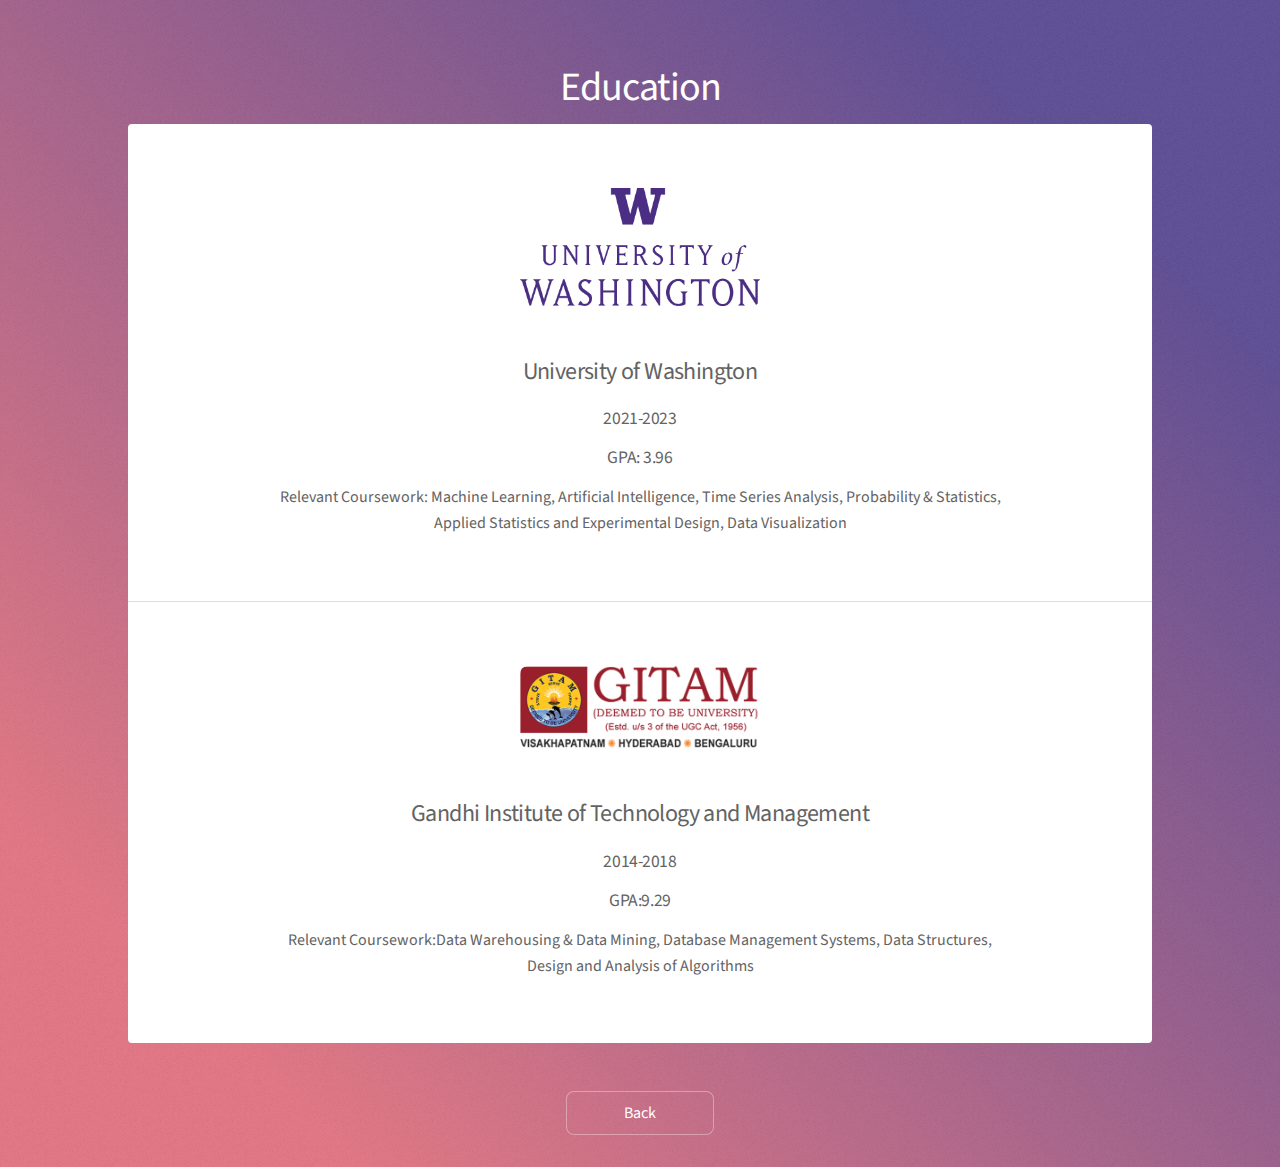
==== commit 403e11ae: "Updated font size" ====
--- a/education.html
+++ b/education.html
@@ -19,7 +19,7 @@
 
 				<!-- Header -->
 					<header id="header">
-						<h1>Education</h1>
+						<h1><strong>Education</strong></h1>
 						<!--<p>Ipsum dolor sit amet nullam</p>-->
 					</header>
 
@@ -29,28 +29,28 @@
 						<!-- Content -->
 							<section id="content" class="main" >
 								<span class="image edu"><img src="images/UW.png" width = 240 alt="" /></span>
-								<h2>University of Washington</h2>
+								<h2><strong>University of Washington</strong></h2>
                                 <h4><b>2021-2023</b></h4>
 								<h4><b>GPA: 3.96</b></h4>
-                                <p align="center"><b>Relevant Coursework:</b> Machine Learning, Artificial Intelligence, Time Series Analysis, Probability & Statistics, <br />
-                                    Applied Statistics and Experimental Design, Data Visualization</p>
+                                <p align="center"><b>Relevant Coursework:</b> <strong>Machine Learning, Artificial Intelligence, Time Series Analysis, Probability & Statistics, <br />
+                                    Applied Statistics and Experimental Design, Data Visualization</strong></p>								
 							</section>
 
 						<!-- Content -->
 							<section id="content" class="main">
 								<span class="image edu"><img src="images/gitam-logo.png" width = 240 alt="" /></span>
-								<h2>Gandhi Institute of Technology and Management</h2>
+								<h2><strong>Gandhi Institute of Technology and Management</strong></h2>
                                 <h4><b>2014-2018</b></h4>
 								<h4><b>GPA:9.29</b></h4>
-                                <p><b>Relevant Coursework:</b> Data Warehousing & Data Mining, Database Management Systems, Data Structures,<br/>
-									 Design and Analysis of Algorithms</p>
+                                <p><b>Relevant Coursework:</b><strong>Data Warehousing & Data Mining, Database Management Systems, Data Structures,<br/>
+									Design and Analysis of Algorithms</strong> </p>
 							</section>
 
 					</div>
                 <!-- Footer -->
                     <footer class="major">
                         <ul class="actions special">
-                            <li><a href="index.html" class="button">Back</a></li>
+                            <li><a href="index.html" class="button"><strong>Back</strong></a></li>
                         </ul>
                     </footer>
 				<!-- Footer -->
--- a/assets/css/main.css
+++ b/assets/css/main.css
@@ -2645,11 +2645,11 @@
 		margin-bottom: 3em;
 	}
 
-		header.major h2 {
+		header.major h1 {
 			font-size: 2em;
 		}
 
-			header.major h2:after {
+			header.major h1:after {
 				display: block;
 				content: '';
 				width: 3.25em;
@@ -2658,7 +2658,7 @@
 				border-radius: 2px;
 			}
 
-				section.special header.major h2:after, article.special header.major h2:after {
+				section.special header.major h1:after, article.special header.major h1:after {
 					margin-left: auto;
 					margin-right: auto;
 				}
@@ -2687,7 +2687,7 @@
 			margin-bottom: 0;
 		}
 
-			header.major h2 {
+			header.major h1 {
 				font-size: 1.5em;
 			}
 
@@ -3549,7 +3549,7 @@
 			color: #636363;
 		}
 
-		#main header.major h2:after {
+		#main header.major h1:after {
 			background-color: #dddddd;
 			background-image: -moz-linear-gradient(90deg, #efa8b0, #a89cc8, #8cc9f0);
 			background-image: -webkit-linear-gradient(90deg, #efa8b0, #a89cc8, #8cc9f0);
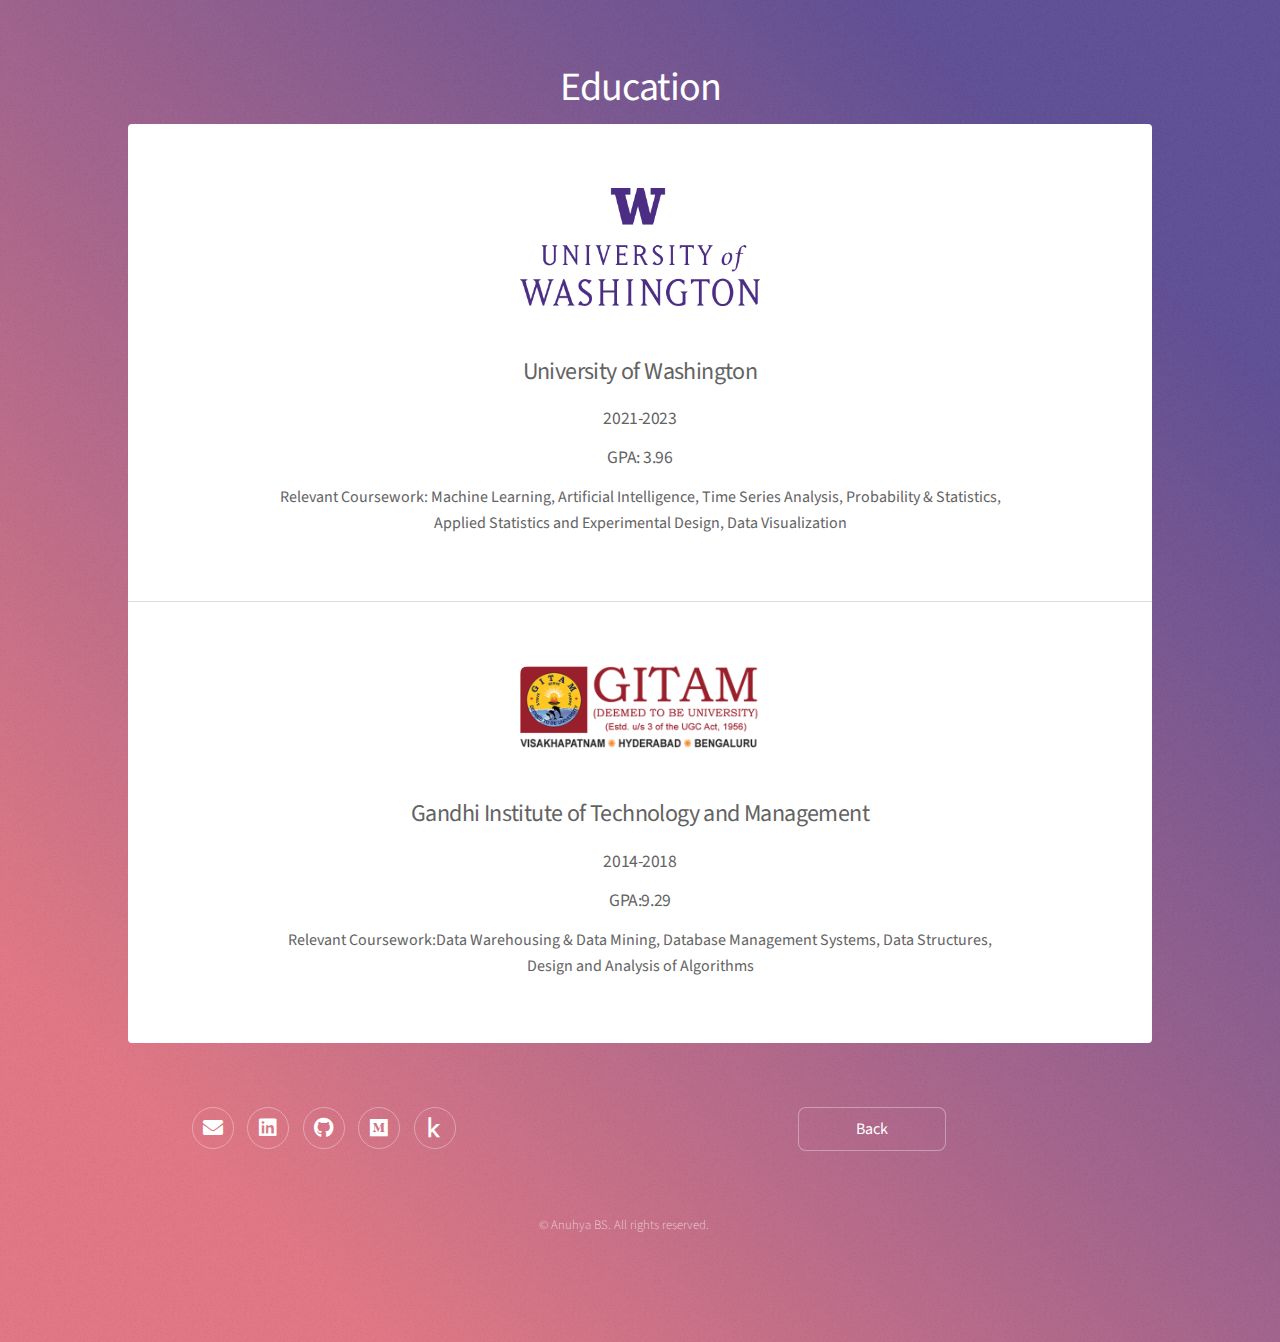
==== commit 996162da: "Updated Experience and Footer" ====
--- a/education.html
+++ b/education.html
@@ -48,11 +48,20 @@
 
 					</div>
                 <!-- Footer -->
-                    <footer class="major">
-                        <ul class="actions special">
-                            <li><a href="index.html" class="button"><strong>Back</strong></a></li>
-                        </ul>
-                    </footer>
+				<footer id="footer">                        
+					<ul class="icons">
+						<!--<li><a href="#" class="icon brands fa-kaggle alt"><span class="label">Kaggle</span></a></li>-->
+						<li><a href="mailto: anuhyabs@gmail.com" class="icon solid fa-envelope alt"><span class="label">Gmail</span></a></li>
+						<li><a href="https://www.linkedin.com/in/anuhyabs/" class="icon brands fa-linkedin alt"><span class="label">LinkedIn</span></a></li>
+						<li><a href="https://github.com/anuhyabs" class="icon brands fa-github alt"><span class="label">GitHub</span></a></li>
+						<li><a href="https://medium.com/@anuhyabs" class="icon brands fa-medium alt"><span class="label">Medium</span></a></li>
+						<li><a href="https://www.kaggle.com/bsanuhya" class="icon brands fa-kaggle alt"><span class="label">Kaggle</span></a></li>
+					</ul>
+					<ul class="actions special">
+						<li><a href="index.html" class="button"><strong>Back</strong></a></li>
+					</ul>
+					<p class="copyright">&copy; Anuhya BS. All rights reserved.</p>
+				</footer>
 				<!-- Footer -->
 					<!--<footer id="footer">
 						<section>
--- a/assets/css/main.css
+++ b/assets/css/main.css
@@ -3099,14 +3099,14 @@
 			}
 
 			#header.alt > * {
-				-moz-transition: opacity 3s ease;
-				-webkit-transition: opacity 3s ease;
-				-ms-transition: opacity 3s ease;
-				transition: opacity 3s ease;
-				-moz-transition-delay: 0.5s;
-				-webkit-transition-delay: 0.5s;
-				-ms-transition-delay: 0.5s;
-				transition-delay: 0.5s;
+				-moz-transition: opacity 1.5s ease;
+				-webkit-transition: opacity 1.5s ease;
+				-ms-transition: opacity 1.5s ease;
+				transition: opacity 1.5s ease;
+				-moz-transition-delay: 0.1s;
+				-webkit-transition-delay: 0.1s;
+				-ms-transition-delay: 0.1s;
+				transition-delay: 0.1s;
 				opacity: 1;
 			}
 
